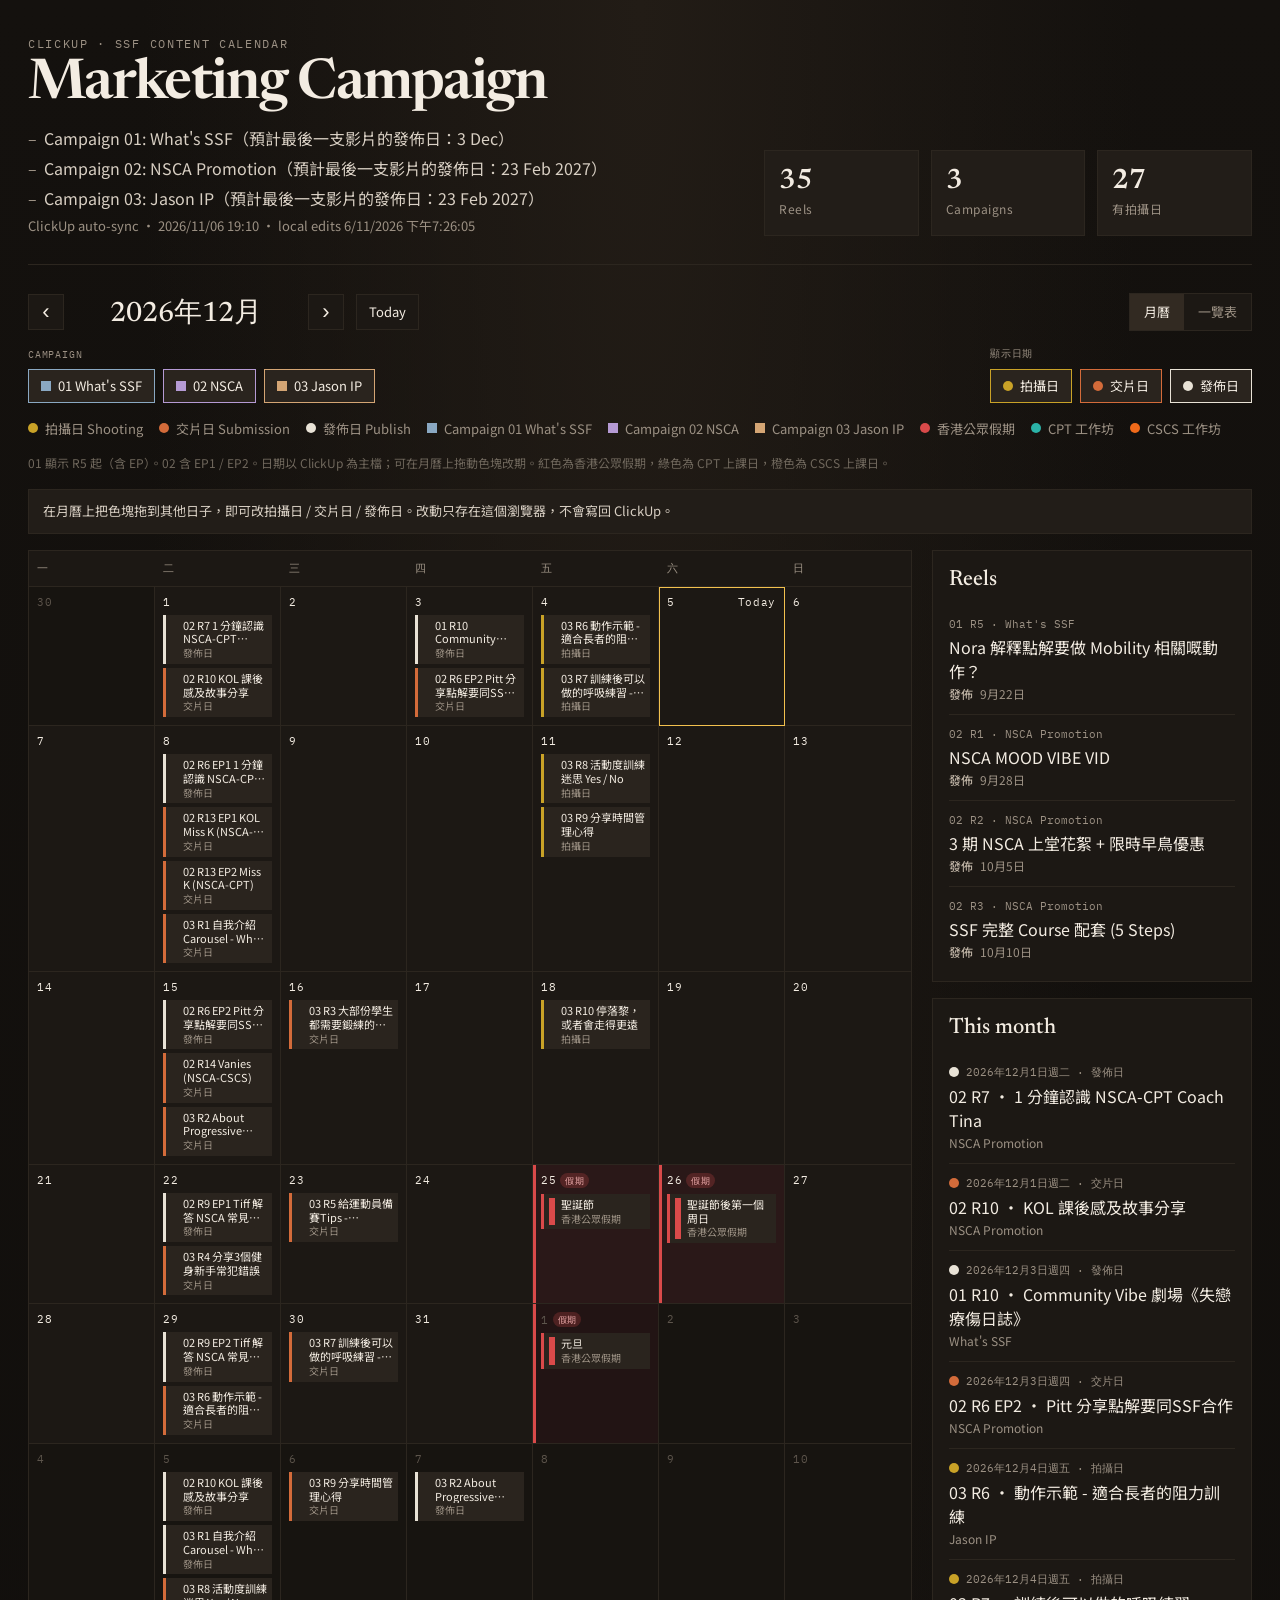
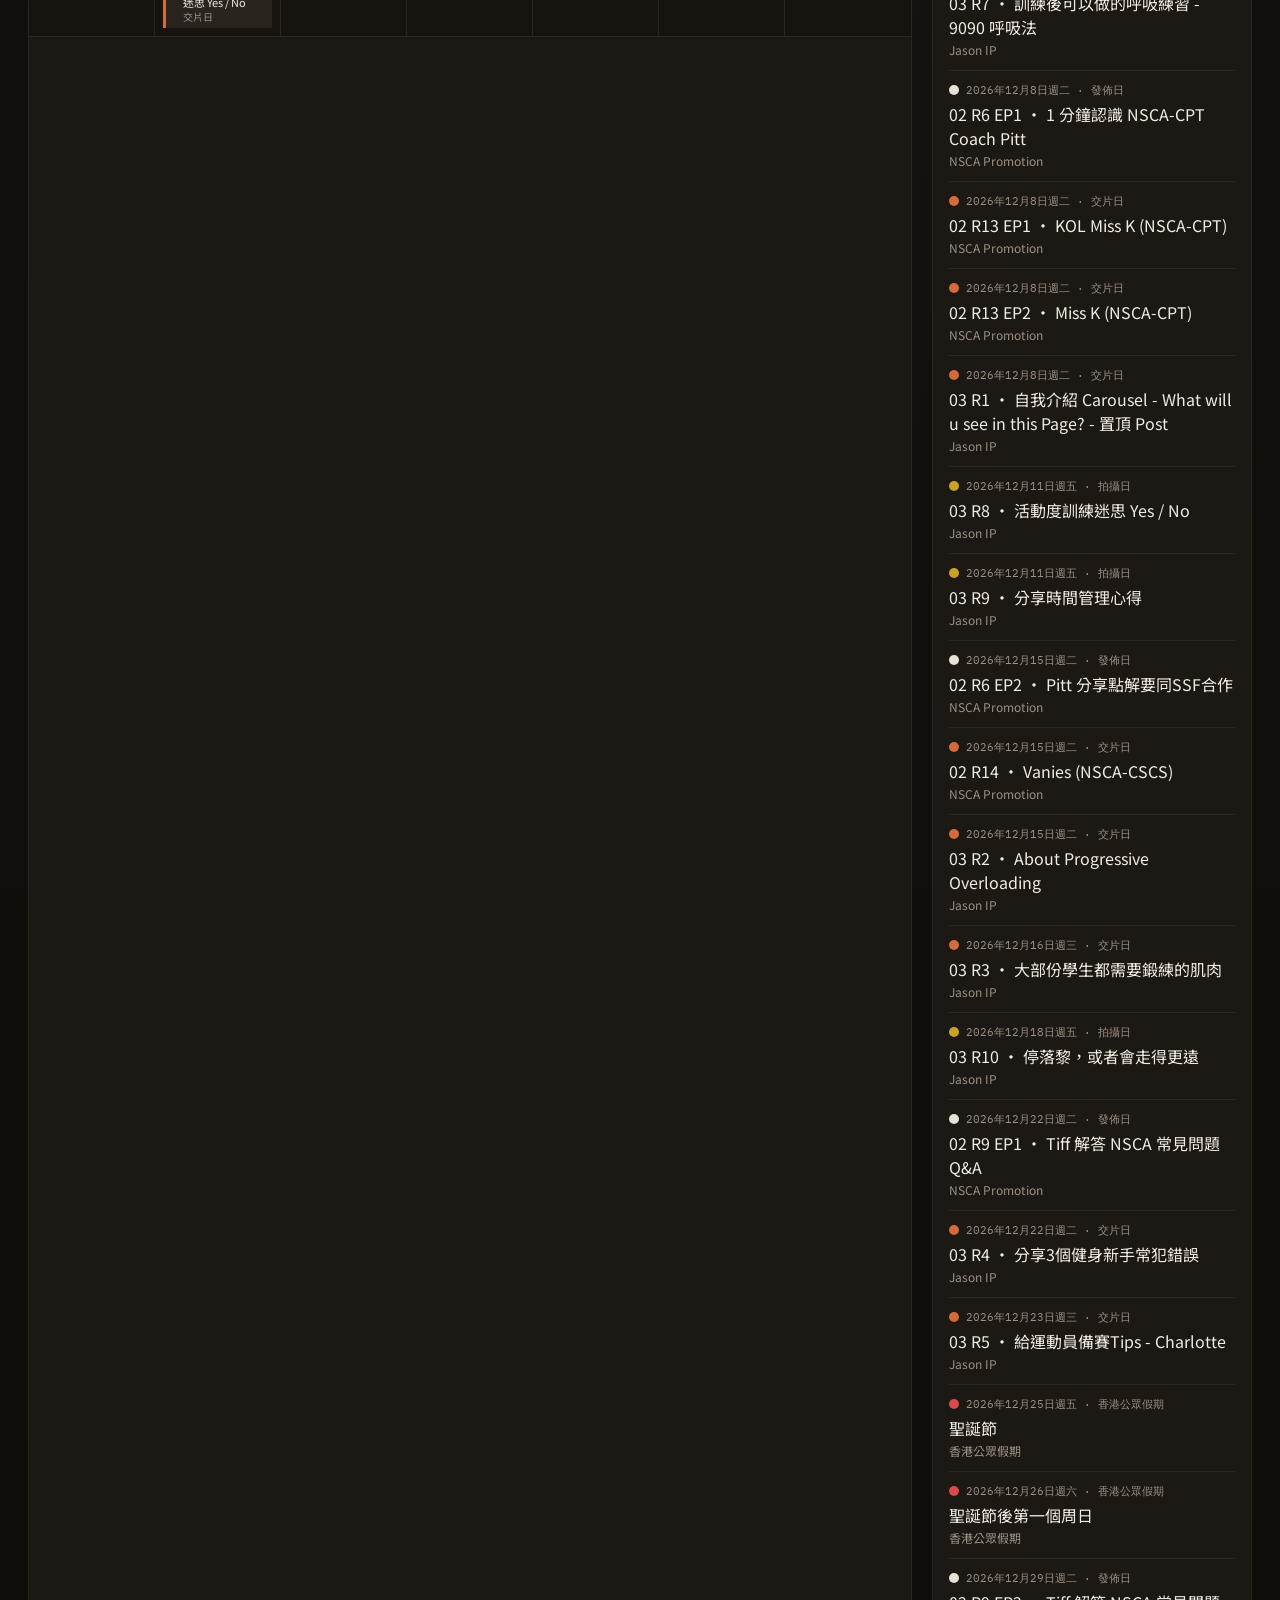
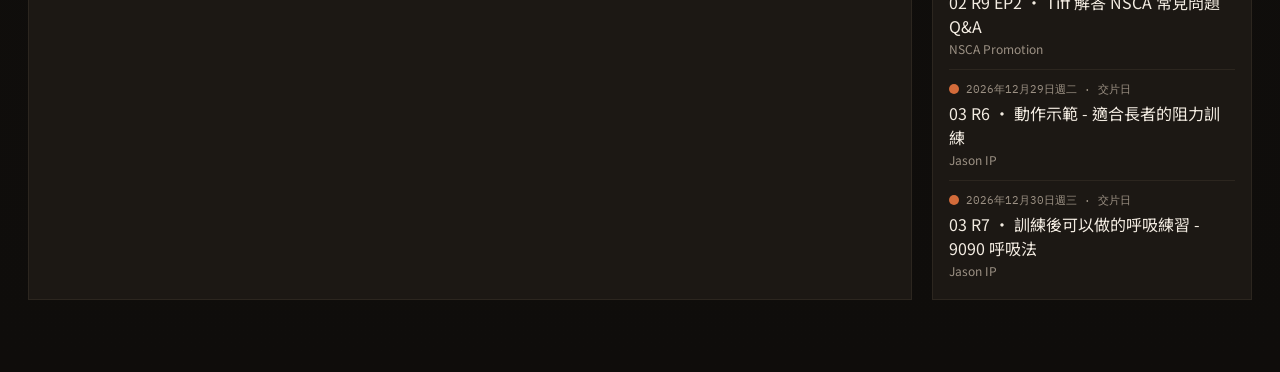
==== index.html @ d80021d0 "Mark Hong Kong public holidays and 2027 CPT/CSCS class days on the calendar. Colour-code gazetted HK" ====
<!DOCTYPE html>
<html lang="zh-Hant">
  <head>
    <meta charset="UTF-8" />
    <meta name="viewport" content="width=device-width, initial-scale=1, viewport-fit=cover" />
    <meta name="theme-color" content="#14110e" />
    <meta name="color-scheme" content="dark" />
    <meta http-equiv="Cache-Control" content="no-cache, no-store, must-revalidate" />
    <meta http-equiv="Pragma" content="no-cache" />
    <meta http-equiv="Expires" content="0" />
    <title>Marketing Campaign · Content Calendar</title>
    <link rel="preconnect" href="https://fonts.googleapis.com" />
    <link rel="preconnect" href="https://fonts.gstatic.com" crossorigin />
    <link
      href="https://fonts.googleapis.com/css2?family=IBM+Plex+Mono:wght@400;500&family=Noto+Sans+TC:wght@400;500;700&family=Newsreader:opsz,wght@16..72,500;16..72,600&display=swap"
      rel="stylesheet"
    />
    <link rel="stylesheet" href="styles.css?v=c0102-32" />
  </head>
  <body>
    <div class="app">
      <header class="masthead">
        <div class="brand">
          <p class="kicker">ClickUp · SSF Content Calendar</p>
          <h1>Marketing Campaign</h1>
          <div class="lede">
            <ul class="campaign-summary">
              <li>Campaign 01: What's SSF（預計最後一支影片的發佈日：3 Dec）</li>
              <li>Campaign 02: NSCA Promotion（預計最後一支影片的發佈日：23 Feb 2027）</li>
              <li>Campaign 03: Jason IP（預計最後一支影片的發佈日：23 Feb 2027）</li>
            </ul>
            <span class="muted" id="sync-status">Source: ClickUp public tasks</span>
          </div>
        </div>
        <div class="stats" id="stats"></div>
      </header>

      <section class="toolbar">
        <div class="month-nav" id="month-nav">
          <button type="button" class="nav-btn" id="prev-month" aria-label="上個月">
            ‹
          </button>
          <h2 id="month-label"></h2>
          <button type="button" class="nav-btn" id="next-month" aria-label="下個月">
            ›
          </button>
          <button type="button" class="today-btn" id="today">Today</button>
        </div>

        <div class="view-toggle" role="group" aria-label="View mode">
          <button type="button" class="view-btn active" data-view="calendar" id="view-calendar">
            月曆
          </button>
          <button type="button" class="view-btn" data-view="table" id="view-table">
            一覽表
          </button>
        </div>
      </section>

      <section class="filters-bar">
        <div class="filter-group">
          <span class="filter-label">Campaign</span>
          <div class="date-toggles" role="group" aria-label="Campaign filters">
            <button type="button" class="date-toggle active" data-campaign="01" id="toggle-c01">
              <i class="swatch ssf"></i><span class="filter-long">01 What's SSF</span><span class="filter-short">01 SSF</span>
            </button>
            <button type="button" class="date-toggle active" data-campaign="02" id="toggle-c02">
              <i class="swatch nsca"></i><span class="filter-long">02 NSCA</span><span class="filter-short">02 NSCA</span>
            </button>
            <button type="button" class="date-toggle active" data-campaign="03" id="toggle-c03">
              <i class="swatch jason"></i><span class="filter-long">03 Jason IP</span><span class="filter-short">03 IP</span>
            </button>
          </div>
        </div>

        <div class="filter-group">
          <span class="filter-label">顯示日期</span>
          <div class="date-toggles" role="group" aria-label="Date type filters">
            <button type="button" class="date-toggle active" data-phase="shooting" id="toggle-shooting">
              <i class="dot shooting"></i>拍攝日
            </button>
            <button type="button" class="date-toggle active" data-phase="submission" id="toggle-submission">
              <i class="dot submission"></i>交片日
            </button>
            <button type="button" class="date-toggle active" data-phase="publish" id="toggle-publish">
              <i class="dot publish"></i>發佈日
            </button>
          </div>
        </div>
      </section>

      <div class="legend">
        <span class="legend-item"><i class="dot shooting"></i>拍攝日 Shooting</span>
        <span class="legend-item"><i class="dot submission"></i>交片日 Submission</span>
        <span class="legend-item"><i class="dot publish"></i>發佈日 Publish</span>
        <span class="legend-item"><i class="swatch ssf"></i>Campaign 01 What's SSF</span>
        <span class="legend-item"><i class="swatch nsca"></i>Campaign 02 NSCA</span>
        <span class="legend-item"><i class="swatch jason"></i>Campaign 03 Jason IP</span>
        <span class="legend-item"><i class="dot holiday"></i>香港公眾假期</span>
        <span class="legend-item"><i class="dot cpt"></i>CPT 工作坊</span>
        <span class="legend-item"><i class="dot cscs"></i>CSCS 工作坊</span>
        <span class="legend-note">01 顯示 R5 起（含 EP）。02 含 EP1 / EP2。日期以 ClickUp 為主檔；可在月曆上拖動色塊改期。紅色為香港公眾假期，綠色為 CPT 上課日，橙色為 CSCS 上課日。</span>
      </div>

      <div class="edit-bar" id="edit-bar">
        <p class="edit-copy" id="edit-copy">在月曆上把色塊拖到其他日子，即可改拍攝日 / 交片日 / 發佈日。改動只存在這個瀏覽器，不會寫回 ClickUp。</p>
        <div class="edit-actions">
          <button type="button" class="today-btn" id="undo-move" hidden>復原上一步</button>
          <button type="button" class="today-btn" id="reset-dates" hidden>還原 ClickUp 日子</button>
          <button type="button" class="today-btn" id="download-data" hidden>下載 data.js</button>
        </div>
      </div>

      <main class="layout" id="calendar-layout">
        <section class="calendar-wrap">
          <div class="weekday-row" id="weekdays"></div>
          <div class="calendar" id="calendar"></div>
        </section>

        <aside class="rail">
          <section class="panel">
            <h3>Reels</h3>
            <ol class="agenda post-list" id="post-list"></ol>
          </section>
          <section class="panel">
            <h3>This month</h3>
            <ol class="agenda" id="agenda"></ol>
          </section>
        </aside>
      </main>

      <section class="table-wrap" id="table-layout" hidden>
        <div class="panel table-panel">
          <h3>三個 Campaign 的 Reels 排程</h3>
          <div class="table-scroll">
            <table class="posts-table">
              <thead>
                <tr>
                  <th>Campaign</th>
                  <th>Reels</th>
                  <th>Title</th>
                  <th>拍攝日</th>
                  <th>交片日</th>
                  <th>發佈日</th>
                  <th>Status</th>
                </tr>
              </thead>
              <tbody id="posts-table-body"></tbody>
            </table>
          </div>
        </div>
      </section>
    </div>

    <div class="toast" id="toast" hidden></div>
    <div class="drawer-backdrop" id="backdrop" hidden></div>
    <aside class="drawer" id="drawer" hidden>
      <button type="button" class="drawer-close" id="drawer-close">Close</button>
      <div id="drawer-body"></div>
    </aside>

    <script>
      document.write('<script src="data.js?v=c0102-32&t=' + Date.now() + '"><\/script>');
    </script>
    <script src="app.js?v=c0102-32"></script>
  </body>
</html>
---- styles.css ----
:root {
  --bg: #14110e;
  --bg-2: #1c1814;
  --ink: #f3ece2;
  --muted: #9c9184;
  --line: #2c261f;
  --paper: #221d18;
  --shooting: #c9a227;
  --submission: #d36b3a;
  --publish: #e8e2d6;
  --class: #c9a227;
  --awareness: #8aa8c2;
  --authority: #b59ad4;
  --urgency: #c45c4a;
  --proof: #7ea37a;
  --ip: #d4a574;
  --studio: #7ea37a;
  --brand: #8aa8c2;
  --hyrox: #c45c4a;
  --mixed: #b59ad4;
  --high: #c45c4a;
  --medium: #c9893a;
  --low: #6f7a72;
  --today: #f2c14e;
  --holiday: #d94a4a;
  --cpt: #2bb3a8;
  --cscs: #f06a1a;
}

* {
  box-sizing: border-box;
}

html,
body {
  margin: 0;
  min-height: 100%;
  background: var(--bg);
  color: var(--ink);
  font-family: "Noto Sans TC", sans-serif;
}

body {
  background-image:
    radial-gradient(ellipse at top, #221c16 0%, transparent 55%),
    linear-gradient(#14110e, #0f0d0b);
}

.app {
  max-width: 1280px;
  margin: 0 auto;
  padding: 36px 28px 72px;
}

.masthead {
  display: grid;
  grid-template-columns: minmax(0, 1.3fr) minmax(320px, 0.9fr);
  gap: 32px;
  align-items: end;
  padding-bottom: 28px;
  border-bottom: 1px solid var(--line);
}

.kicker {
  margin: 0 0 8px;
  font-family: "IBM Plex Mono", monospace;
  font-size: 12px;
  letter-spacing: 0.14em;
  text-transform: uppercase;
  color: var(--muted);
}

h1 {
  margin: 0;
  font-family: "Newsreader", serif;
  font-size: 56px;
  font-weight: 600;
  letter-spacing: -0.03em;
  line-height: 0.95;
}

.lede {
  max-width: 620px;
  margin: 14px 0 0;
  color: #d8cfc3;
  line-height: 1.5;
}

.campaign-summary {
  margin: 0;
  padding: 0;
  list-style: none;
}

.campaign-summary li {
  position: relative;
  padding-left: 1em;
  margin: 0 0 6px;
}

.campaign-summary li::before {
  content: "–";
  position: absolute;
  left: 0;
  color: var(--muted);
}

.muted {
  display: block;
  margin-top: 6px;
  color: var(--muted);
  font-size: 13px;
}

.stats {
  display: grid;
  grid-template-columns: repeat(3, 1fr);
  gap: 12px;
}

.stat {
  padding: 16px 14px;
  background: var(--paper);
  border: 1px solid var(--line);
}

.stat b {
  display: block;
  font-family: "Newsreader", serif;
  font-size: 28px;
  font-weight: 600;
}

.stat span {
  color: var(--muted);
  font-size: 12px;
  letter-spacing: 0.04em;
}

.toolbar {
  display: flex;
  justify-content: space-between;
  gap: 20px;
  align-items: center;
  margin: 28px 0 16px;
  flex-wrap: wrap;
}

.view-toggle {
  display: inline-flex;
  border: 1px solid var(--line);
  background: var(--bg-2);
}

.view-btn {
  height: 36px;
  padding: 0 14px;
  border: 0;
  background: transparent;
  color: var(--muted);
  font: inherit;
  font-size: 13px;
  cursor: pointer;
}

.view-btn.active {
  background: #322a22;
  color: var(--ink);
}

.filters-bar {
  display: flex;
  justify-content: space-between;
  gap: 20px;
  align-items: end;
  margin-bottom: 16px;
  flex-wrap: wrap;
}

.filter-group {
  display: grid;
  gap: 8px;
}

.filter-label {
  font-family: "IBM Plex Mono", monospace;
  font-size: 10px;
  letter-spacing: 0.08em;
  text-transform: uppercase;
  color: var(--muted);
}

.date-toggles {
  display: flex;
  flex-wrap: wrap;
  gap: 8px;
}

.date-toggle {
  display: inline-flex;
  align-items: center;
  gap: 7px;
  height: 34px;
  padding: 0 12px;
  border: 1px solid var(--line);
  background: var(--bg-2);
  color: var(--muted);
  font: inherit;
  font-size: 13px;
  cursor: pointer;
}

.date-toggle.active {
  color: var(--ink);
  border-color: #5a4e40;
  background: #2a241e;
}

.date-toggle[data-phase="shooting"].active {
  border-color: var(--shooting);
}

.date-toggle[data-phase="submission"].active {
  border-color: var(--submission);
}

.date-toggle[data-phase="publish"].active {
  border-color: var(--publish);
}

.date-toggle[data-campaign="01"].active {
  border-color: var(--awareness);
}

.date-toggle[data-campaign="02"].active {
  border-color: var(--authority);
}

.date-toggle[data-campaign="03"].active {
  border-color: var(--ip);
}

.legend-note {
  color: #6f675c;
  font-size: 12px;
}

.table-wrap {
  margin-top: 4px;
}

.table-panel {
  padding-bottom: 18px;
}

.table-scroll {
  overflow: auto;
}

.posts-table {
  width: 100%;
  border-collapse: collapse;
  min-width: 920px;
}

.posts-table th,
.posts-table td {
  padding: 12px 10px;
  border-bottom: 1px solid var(--line);
  text-align: left;
  vertical-align: top;
  font-size: 13px;
}

.posts-table th {
  font-family: "IBM Plex Mono", monospace;
  font-size: 10px;
  letter-spacing: 0.08em;
  text-transform: uppercase;
  color: var(--muted);
  font-weight: 500;
}

.posts-table .title-cell {
  font-weight: 500;
  min-width: 180px;
}

.posts-table .date-shooting {
  color: var(--shooting);
}

.posts-table .date-submission {
  color: var(--submission);
}

.posts-table .date-publish {
  color: var(--publish);
}

.posts-table .hook-cell {
  color: #d8cfc3;
  max-width: 280px;
}

.posts-table .muted-cell {
  color: #6f675c;
}

.clickable-row {
  cursor: pointer;
}

.clickable-row:hover {
  background: #2a241e;
}

.agenda .sub strong {
  color: #b9aea0;
  font-weight: 500;
  margin-right: 4px;
}

.month-nav {
  display: flex;
  align-items: center;
  gap: 12px;
}

.month-nav h2 {
  margin: 0;
  min-width: 220px;
  text-align: center;
  font-family: "Newsreader", serif;
  font-size: 28px;
  font-weight: 500;
}

.nav-btn,
.today-btn,
.drawer-close,
select {
  background: var(--bg-2);
  color: var(--ink);
  border: 1px solid var(--line);
}

.nav-btn,
.today-btn {
  height: 36px;
  cursor: pointer;
}

.nav-btn {
  width: 36px;
  font-size: 22px;
  line-height: 1;
}

.today-btn {
  padding: 0 12px;
  font: inherit;
  font-size: 13px;
}

.today-btn:disabled {
  opacity: 0.5;
  cursor: wait;
}

.empty {
  padding: 12px 0;
  color: var(--muted);
}

.nav-btn:hover,
.drawer-close:hover {
  border-color: #5a4e40;
}

.filters {
  display: flex;
  flex-wrap: wrap;
  gap: 10px;
}

.filter {
  display: grid;
  gap: 4px;
}

.filter span {
  font-family: "IBM Plex Mono", monospace;
  font-size: 10px;
  letter-spacing: 0.08em;
  text-transform: uppercase;
  color: var(--muted);
}

select {
  min-width: 150px;
  max-width: 240px;
  padding: 8px 10px;
  font: inherit;
}

.legend {
  display: flex;
  flex-wrap: wrap;
  gap: 16px;
  margin-bottom: 18px;
  color: var(--muted);
  font-size: 13px;
}

.legend-item {
  display: inline-flex;
  align-items: center;
  gap: 7px;
}

.dot,
.swatch {
  width: 10px;
  height: 10px;
  display: inline-block;
}

.dot {
  border-radius: 50%;
}

.dot.shooting {
  background: var(--shooting);
}

.dot.submission {
  background: var(--submission);
}

.dot.publish {
  background: var(--publish);
}

.dot.class {
  background: var(--class);
}

.dot.holiday,
.swatch.holiday,
.mark.holiday {
  background: var(--holiday);
}

.dot.cpt,
.swatch.cpt,
.mark.cpt {
  background: var(--cpt);
}

.dot.cscs,
.swatch.cscs,
.mark.cscs {
  background: var(--cscs);
}

.swatch.ssf,
.mark.ssf {
  background: var(--awareness);
}

.swatch.nsca,
.mark.nsca {
  background: var(--authority);
}

.swatch.jason,
.mark.jason {
  background: var(--ip);
}

.swatch.awareness,
.mark.awareness {
  background: var(--awareness);
}

.swatch.authority,
.mark.authority {
  background: var(--authority);
}

.swatch.urgency,
.mark.urgency {
  background: var(--urgency);
}

.swatch.proof,
.mark.proof {
  background: var(--proof);
}

.swatch.class,
.mark.class {
  background: var(--class);
}

.layout {
  display: grid;
  grid-template-columns: minmax(0, 1fr) 320px;
  gap: 20px;
}

.layout[hidden],
.table-wrap[hidden],
.month-nav[hidden],
.drawer[hidden],
.drawer-backdrop[hidden] {
  display: none !important;
}

.calendar-wrap,
.panel,
.drawer {
  background: var(--bg-2);
  border: 1px solid var(--line);
}

.weekday-row,
.calendar {
  display: grid;
  grid-template-columns: repeat(7, minmax(0, 1fr));
}

.weekday-row {
  border-bottom: 1px solid var(--line);
}

.weekday-row span,
.date-num {
  font-family: "IBM Plex Mono", monospace;
  font-size: 11px;
  letter-spacing: 0.06em;
}

.weekday-row span {
  padding: 10px 8px;
  color: var(--muted);
  text-transform: uppercase;
}

.day {
  min-height: 132px;
  padding: 8px;
  border-right: 1px solid var(--line);
  border-bottom: 1px solid var(--line);
}

.day:nth-child(7n) {
  border-right: 0;
}

.day.outside {
  color: #5d554c;
  background: #171410;
}

.day.today {
  outline: 1px solid var(--today);
  outline-offset: -1px;
}

.day.day-holiday {
  background: #2a1818;
  box-shadow: inset 3px 0 0 var(--holiday);
}

.day.day-holiday.outside {
  background: #221414;
}

.day.day-cpt:not(.day-holiday) {
  background: #162422;
  box-shadow: inset 3px 0 0 var(--cpt);
}

.day.day-cpt:not(.day-holiday).outside {
  background: #121c1b;
}

.day.day-cscs:not(.day-holiday) {
  background: #271c14;
  box-shadow: inset 3px 0 0 var(--cscs);
}

.day.day-cscs:not(.day-holiday).outside {
  background: #1f1711;
}

.day.day-holiday.day-cscs {
  box-shadow: inset 3px 0 0 var(--holiday), inset 0 3px 0 var(--cscs);
}

.day.day-holiday.day-cpt {
  box-shadow: inset 3px 0 0 var(--holiday), inset 0 3px 0 var(--cpt);
}

.date-num {
  display: flex;
  justify-content: space-between;
  align-items: flex-start;
  gap: 4px;
  margin-bottom: 6px;
}

.date-num-left {
  display: flex;
  flex-wrap: wrap;
  align-items: center;
  gap: 4px;
  min-width: 0;
}

.day-flags {
  display: flex;
  flex-wrap: wrap;
  gap: 3px;
}

.flag {
  padding: 1px 5px;
  border-radius: 99px;
  font-family: "IBM Plex Mono", monospace;
  font-size: 9px;
  letter-spacing: 0.04em;
  line-height: 1.45;
  white-space: nowrap;
}

.flag.holiday {
  background: rgba(217, 74, 74, 0.24);
  color: #f3b0b0;
}

.flag.cpt {
  background: rgba(43, 179, 168, 0.24);
  color: #8fe6dc;
}

.flag.cscs {
  background: rgba(240, 106, 26, 0.24);
  color: #f6b888;
}

.events {
  display: grid;
  gap: 4px;
}

.chip {
  display: grid;
  grid-template-columns: 6px 1fr;
  gap: 6px;
  width: 100%;
  padding: 4px 5px;
  border: 0;
  border-left: 3px solid transparent;
  text-align: left;
  cursor: grab;
  touch-action: none;
  user-select: none;
  color: var(--ink);
  font: inherit;
  font-size: 11px;
  line-height: 1.25;
  background: #2a241e;
}

.chip .mark {
  width: 6px;
}

.chip.shooting {
  border-left-color: var(--shooting);
}

.chip.submission {
  border-left-color: var(--submission);
}

.chip.publish {
  border-left-color: var(--publish);
}

.chip.class {
  border-left-color: var(--class);
}

.chip.holiday {
  border-left-color: var(--holiday);
}

.chip.cpt {
  border-left-color: var(--cpt);
}

.chip.cscs {
  border-left-color: var(--cscs);
}

.chip.marker {
  cursor: default;
  touch-action: auto;
  user-select: none;
}

.chip .label {
  display: -webkit-box;
  -webkit-line-clamp: 2;
  -webkit-box-orient: vertical;
  overflow: hidden;
}

.chip:hover {
  background: #352d25;
}

.chip.dragging {
  opacity: 0.32;
}

.chip.edited {
  box-shadow: inset 0 0 0 1px #5a4e40;
}

.chip-ghost {
  position: fixed;
  left: 0;
  top: 0;
  z-index: 90;
  margin: 0;
  pointer-events: none;
  box-shadow: 0 12px 28px rgba(0, 0, 0, 0.45);
}

.day.drop-target {
  background: #322a22;
  outline: 1px dashed var(--today);
  outline-offset: -2px;
}

body.is-dragging,
body.is-dragging .chip {
  cursor: grabbing;
}

body.is-dragging {
  user-select: none;
}

.edit-bar {
  display: flex;
  justify-content: space-between;
  align-items: center;
  gap: 16px;
  margin: 0 0 16px;
  padding: 12px 14px;
  background: var(--paper);
  border: 1px solid var(--line);
}

.edit-copy {
  margin: 0;
  color: #d8cfc3;
  font-size: 13px;
  line-height: 1.45;
}

.edit-actions {
  display: flex;
  flex-wrap: wrap;
  gap: 8px;
  flex: 0 0 auto;
}

.toast {
  position: fixed;
  left: 50%;
  bottom: 28px;
  z-index: 95;
  transform: translateX(-50%);
  padding: 10px 16px;
  background: #322a22;
  border: 1px solid #5a4e40;
  color: var(--ink);
  font-size: 13px;
  box-shadow: 0 10px 28px rgba(0, 0, 0, 0.35);
}

.edited-date {
  font-weight: 600;
}

.chip .meta {
  color: var(--muted);
  font-size: 10px;
}

.more {
  width: 100%;
  padding: 3px 0 0;
  border: 0;
  background: none;
  color: var(--muted);
  font: inherit;
  font-size: 11px;
  cursor: pointer;
  text-align: left;
}

.panel {
  padding: 18px 16px 8px;
}

.panel h3,
.drawer h3 {
  margin: 0 0 14px;
  font-family: "Newsreader", serif;
  font-size: 22px;
  font-weight: 500;
}

.agenda {
  list-style: none;
  margin: 0;
  padding: 0;
}

.agenda li + li {
  border-top: 1px solid var(--line);
}

.agenda button {
  width: 100%;
  padding: 12px 0;
  border: 0;
  background: none;
  color: inherit;
  font: inherit;
  text-align: left;
  cursor: pointer;
}

.agenda time {
  display: flex;
  align-items: center;
  gap: 7px;
  font-family: "IBM Plex Mono", monospace;
  font-size: 11px;
  color: var(--muted);
}

.agenda time .dot {
  flex: 0 0 10px;
}

.agenda .name {
  margin: 4px 0 2px;
}

.agenda .sub {
  color: var(--muted);
  font-size: 12px;
}

.drawer-backdrop {
  position: fixed;
  inset: 0;
  background: rgba(8, 6, 4, 0.62);
}

.drawer {
  position: fixed;
  top: 0;
  right: 0;
  width: min(420px, 100%);
  height: 100%;
  padding: 28px;
  overflow: auto;
}

.drawer-close {
  margin-bottom: 20px;
  padding: 8px 12px;
  cursor: pointer;
  font: inherit;
}

.drawer h2 {
  margin: 0 0 8px;
  font-family: "Newsreader", serif;
  font-size: 30px;
  font-weight: 600;
  line-height: 1.15;
}

.day-markers {
  display: grid;
  gap: 8px;
  margin: 16px 0 20px;
}

.day-marker {
  display: grid;
  grid-template-columns: 10px 1fr;
  gap: 10px;
  align-items: start;
  padding: 10px 12px;
  background: var(--paper);
  border-left: 3px solid transparent;
}

.day-marker.holiday {
  border-left-color: var(--holiday);
}

.day-marker.cpt {
  border-left-color: var(--cpt);
}

.day-marker.cscs {
  border-left-color: var(--cscs);
}

.day-marker b,
.day-marker span {
  display: block;
}

.day-marker b {
  font-size: 13px;
}

.day-marker span {
  margin-top: 2px;
  color: var(--ink);
}

.day-marker .sub {
  color: var(--muted);
  font-size: 12px;
}

.pills {
  display: flex;
  flex-wrap: wrap;
  gap: 8px;
  margin: 16px 0 20px;
}

.pill {
  padding: 4px 8px;
  border: 1px solid var(--line);
  font-size: 12px;
}

.pill.ssf {
  color: var(--awareness);
  border-color: #3d4d5c;
}

.pill.nsca {
  color: var(--authority);
  border-color: #4a3d5c;
}

.pill.jason {
  color: var(--ip);
  border-color: #5c4a36;
}

.pill.high {
  color: var(--high);
}

.pill.medium {
  color: var(--medium);
}

.pill.low {
  color: var(--low);
}

.timeline {
  display: grid;
  gap: 10px;
}

.timeline div {
  display: grid;
  grid-template-columns: 148px 1fr;
  gap: 10px;
  padding-bottom: 10px;
  border-bottom: 1px solid var(--line);
  font-size: 14px;
}

.remarks a {
  display: inline-block;
  margin-top: 8px;
  color: var(--publish);
}

.post-list {
  max-height: 360px;
  overflow: auto;
  margin-bottom: 8px;
}

.rail {
  display: grid;
  gap: 16px;
  align-content: start;
}

.timeline span {
  color: var(--muted);
}

.remarks {
  margin-top: 20px;
  padding: 14px;
  background: var(--paper);
  color: #e6ddd1;
  line-height: 1.5;
}

.label-short,
.filter-short {
  display: none;
}

@media (max-width: 1100px) {
  .masthead,
  .layout {
    grid-template-columns: 1fr;
  }

  h1 {
    font-size: 42px;
  }

  .day {
    min-height: 108px;
  }
}

@media (max-width: 720px) {
  html,
  body {
    overflow-x: hidden;
    -webkit-text-size-adjust: 100%;
  }

  .app {
    padding: 16px 12px calc(36px + env(safe-area-inset-bottom));
    padding-left: max(12px, env(safe-area-inset-left));
    padding-right: max(12px, env(safe-area-inset-right));
  }

  .masthead {
    gap: 16px;
    padding-bottom: 18px;
  }

  h1 {
    font-size: 32px;
    line-height: 1.05;
  }

  .lede {
    max-width: none;
    font-size: 14px;
  }

  .stats {
    grid-template-columns: repeat(3, minmax(0, 1fr));
    gap: 8px;
  }

  .stat {
    padding: 10px 8px;
  }

  .stat b {
    font-size: 20px;
  }

  .toolbar,
  .filters-bar,
  .edit-bar {
    flex-direction: column;
    align-items: stretch;
    gap: 12px;
    margin-top: 18px;
  }

  .month-nav {
    justify-content: space-between;
    gap: 8px;
  }

  .month-nav h2 {
    min-width: 0;
    flex: 1;
    font-size: 20px;
  }

  .nav-btn,
  .today-btn,
  .view-btn,
  .date-toggle {
    min-height: 44px;
  }

  .view-toggle {
    width: 100%;
  }

  .view-btn {
    flex: 1;
  }

  .date-toggles {
    display: grid;
    grid-template-columns: repeat(3, minmax(0, 1fr));
  }

  .filter-group:last-child .date-toggles {
    grid-template-columns: repeat(3, minmax(0, 1fr));
  }

  .date-toggle {
    justify-content: center;
    padding: 0 8px;
    font-size: 12px;
  }

  .legend {
    gap: 10px 12px;
    font-size: 12px;
  }

  .layout {
    display: flex;
    flex-direction: column;
    gap: 14px;
  }

  .rail {
    order: 2;
  }

  .calendar-wrap {
    order: 1;
    overflow: hidden;
  }

  .weekday-row span {
    padding: 8px 2px;
    text-align: center;
    font-size: 10px;
  }

  .day {
    min-height: 74px;
    padding: 5px 3px;
  }

  .day.has-events {
    cursor: pointer;
  }

  .date-num {
    align-items: center;
    gap: 4px;
    margin-bottom: 4px;
  }

  .today-tag {
    display: none;
  }

  .day-count {
    margin-left: auto;
    min-width: 16px;
    padding: 0 4px;
    border-radius: 99px;
    background: #322a22;
    color: var(--ink);
    font-size: 9px;
    text-align: center;
  }

  .flag {
    padding: 0 4px;
    font-size: 8px;
  }

  .date-num-left {
    gap: 3px;
  }

  .chip {
    grid-template-columns: 4px 1fr;
    gap: 3px;
    padding: 2px 3px;
    font-size: 9px;
    border-left-width: 2px;
  }

  .edit-bar {
    margin-top: 0;
    margin-bottom: 12px;
  }

  .toast {
    left: 12px;
    right: 12px;
    bottom: calc(16px + env(safe-area-inset-bottom));
    transform: none;
  }

  .chip .mark {
    width: 4px;
  }

  .label-full,
  .chip .meta {
    display: none;
  }

  .label-short {
    display: block;
    overflow: hidden;
    text-overflow: ellipsis;
    white-space: nowrap;
  }

  .more {
    font-size: 10px;
  }

  .panel {
    padding: 14px 12px 6px;
  }

  .post-list {
    max-height: none;
  }

  .posts-table {
    min-width: 0;
  }

  .posts-table thead {
    display: none;
  }

  .posts-table,
  .posts-table tbody,
  .posts-table tr,
  .posts-table td {
    display: block;
    width: 100%;
  }

  .posts-table tr {
    margin-bottom: 10px;
    padding: 12px;
    border: 1px solid var(--line);
    background: var(--paper);
  }

  .posts-table td {
    display: flex;
    justify-content: space-between;
    gap: 12px;
    padding: 6px 0;
    border-bottom: 0;
  }

  .posts-table td::before {
    content: attr(data-label);
    flex: 0 0 72px;
    color: var(--muted);
    font-family: "IBM Plex Mono", monospace;
    font-size: 10px;
    letter-spacing: 0.06em;
    text-transform: uppercase;
  }

  .posts-table .title-cell {
    min-width: 0;
    font-weight: 600;
  }

  .drawer {
    top: auto;
    right: 0;
    left: 0;
    bottom: 0;
    width: 100%;
    height: auto;
    max-height: min(88vh, 760px);
    padding: 20px 16px calc(20px + env(safe-area-inset-bottom));
    border-left: 0;
    border-top: 1px solid var(--line);
    border-radius: 16px 16px 0 0;
  }

  .drawer-close {
    min-height: 44px;
  }

  .table-scroll {
    overflow: visible;
  }

  .filter-long {
    display: none;
  }

  .filter-short {
    display: inline;
  }

  .drawer h2 {
    font-size: 24px;
  }

  .timeline div {
    grid-template-columns: 88px 1fr;
    gap: 8px;
  }
}
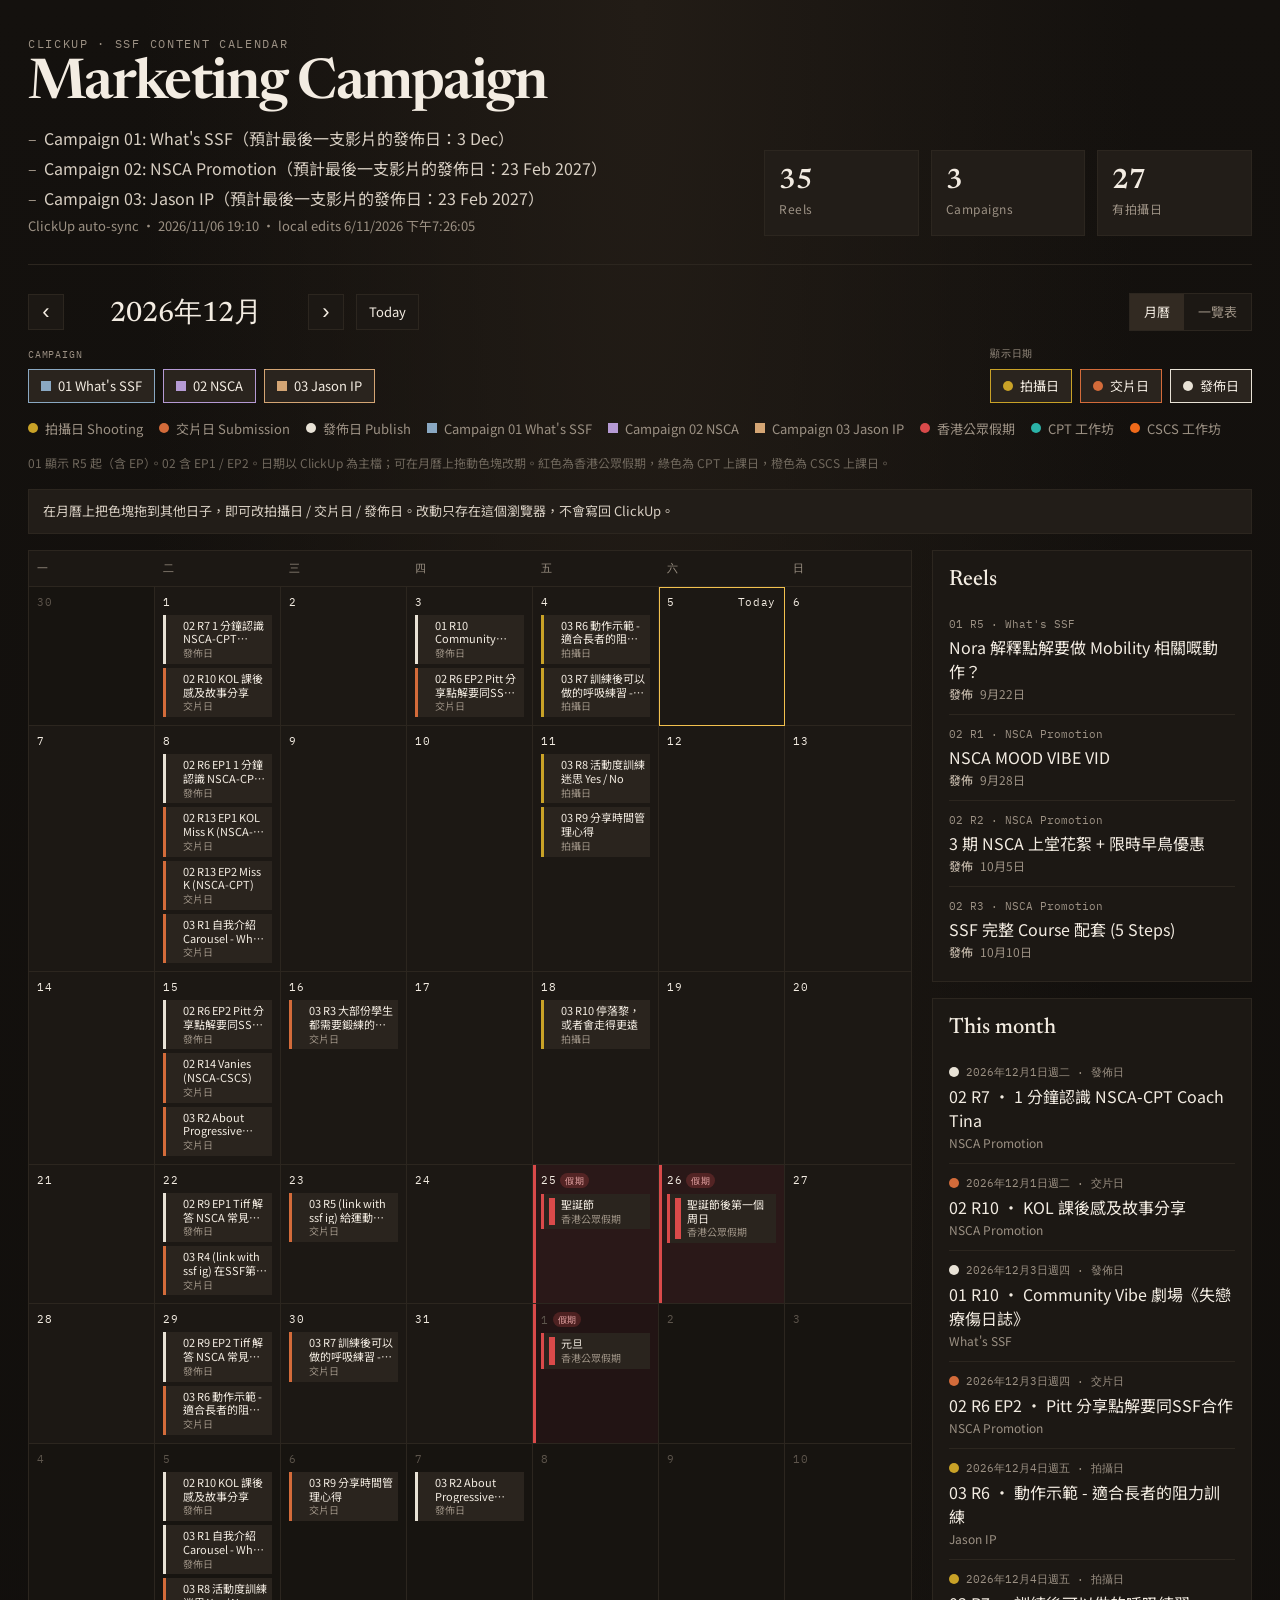
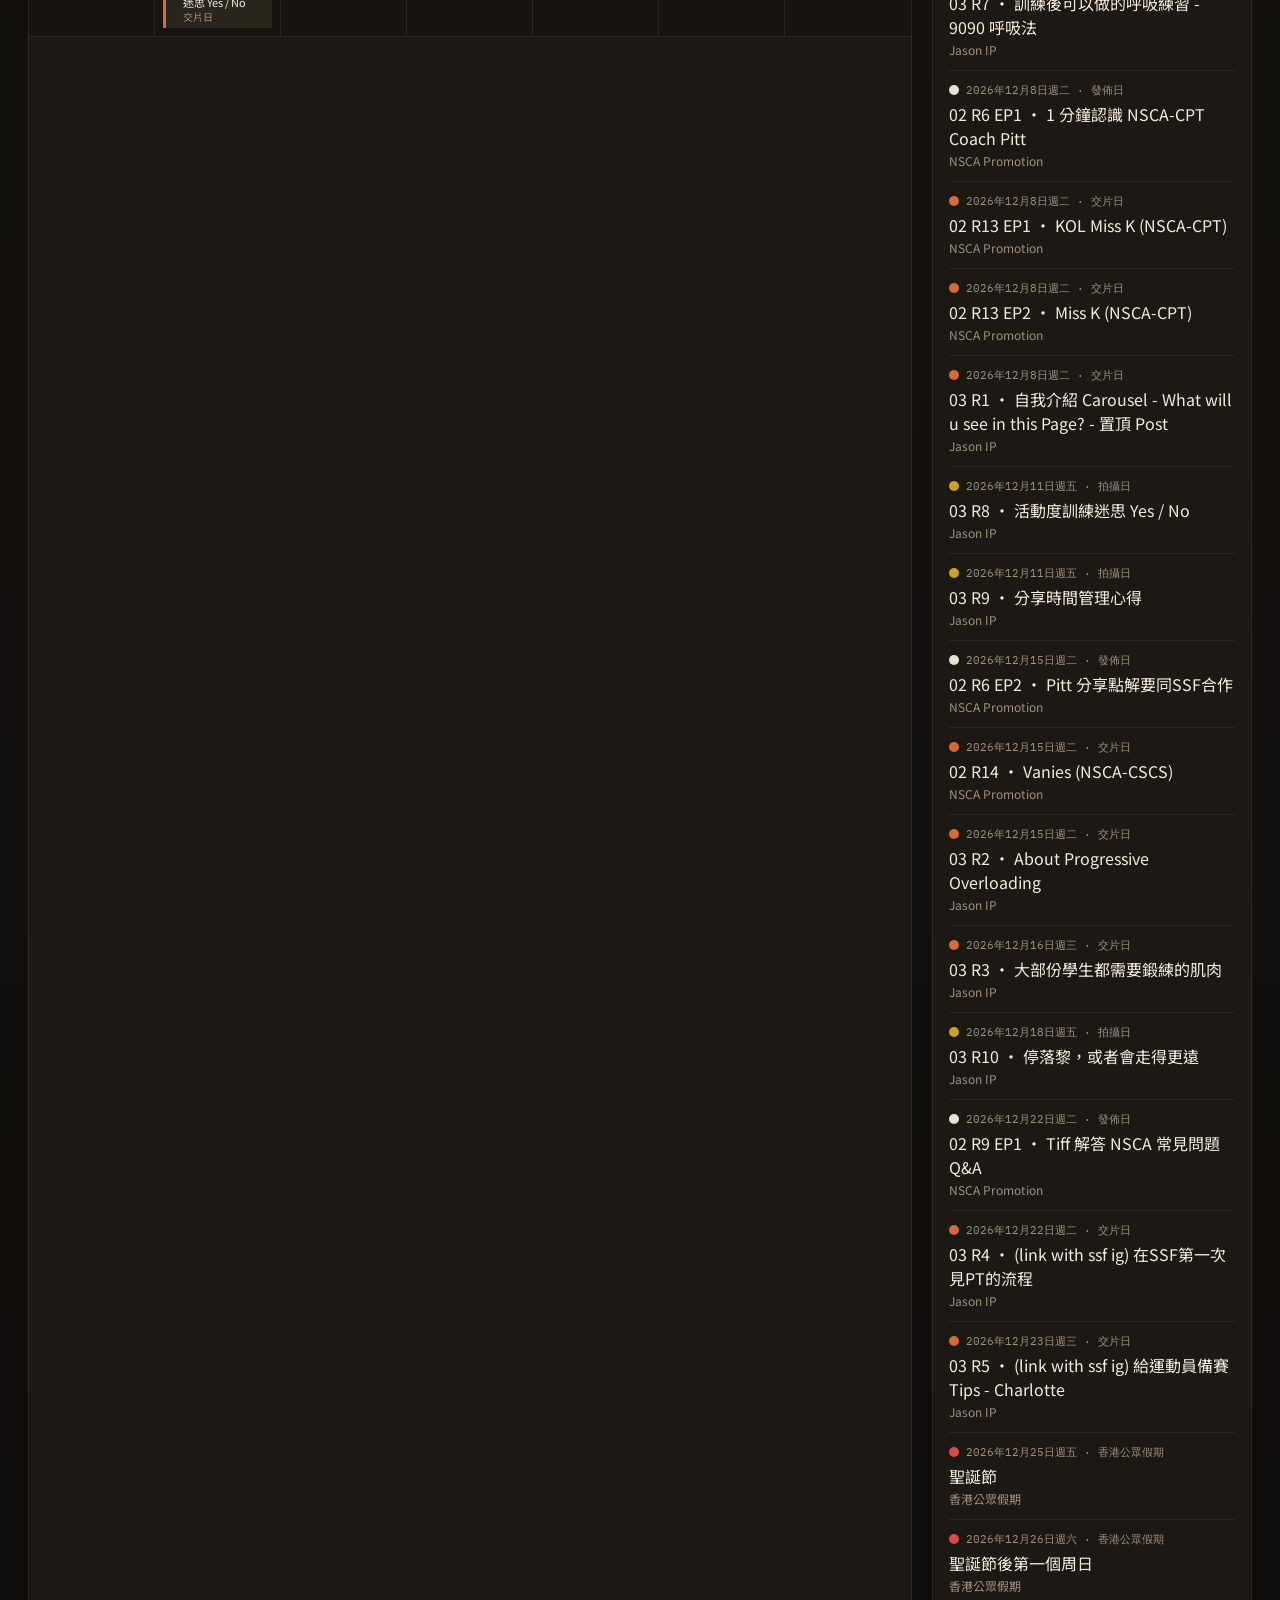
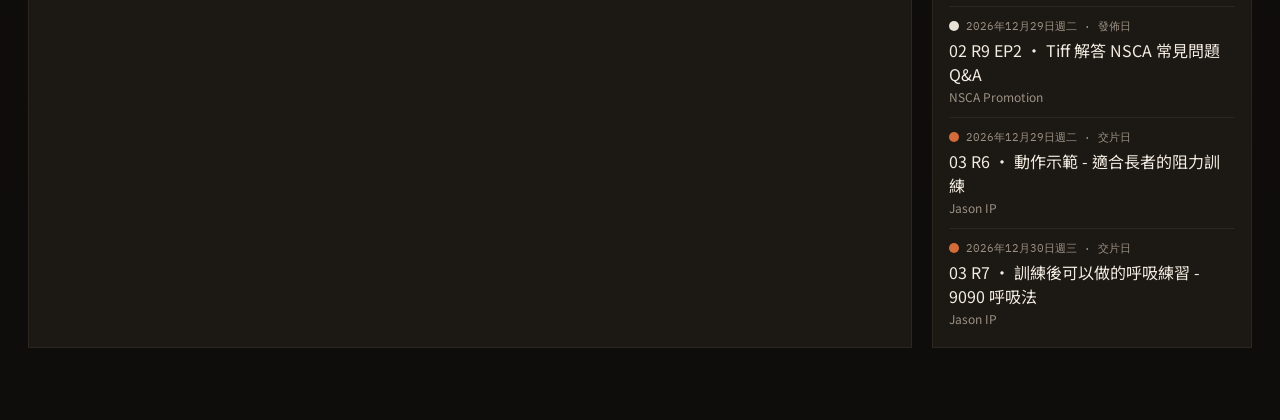
==== commit 70710df5: "Sync Campaign 03 R4 and R5 titles from ClickUp. Keep calendar copy aligned with the renamed Jason IP" ====
--- a/index.html
+++ b/index.html
@@ -15,7 +15,7 @@
       href="https://fonts.googleapis.com/css2?family=IBM+Plex+Mono:wght@400;500&family=Noto+Sans+TC:wght@400;500;700&family=Newsreader:opsz,wght@16..72,500;16..72,600&display=swap"
       rel="stylesheet"
     />
-    <link rel="stylesheet" href="styles.css?v=c0102-32" />
+    <link rel="stylesheet" href="styles.css?v=c0102-33" />
   </head>
   <body>
     <div class="app">
@@ -160,8 +160,8 @@
     </aside>
 
     <script>
-      document.write('<script src="data.js?v=c0102-32&t=' + Date.now() + '"><\/script>');
+      document.write('<script src="data.js?v=c0102-33&t=' + Date.now() + '"><\/script>');
     </script>
-    <script src="app.js?v=c0102-32"></script>
+    <script src="app.js?v=c0102-33"></script>
   </body>
 </html>
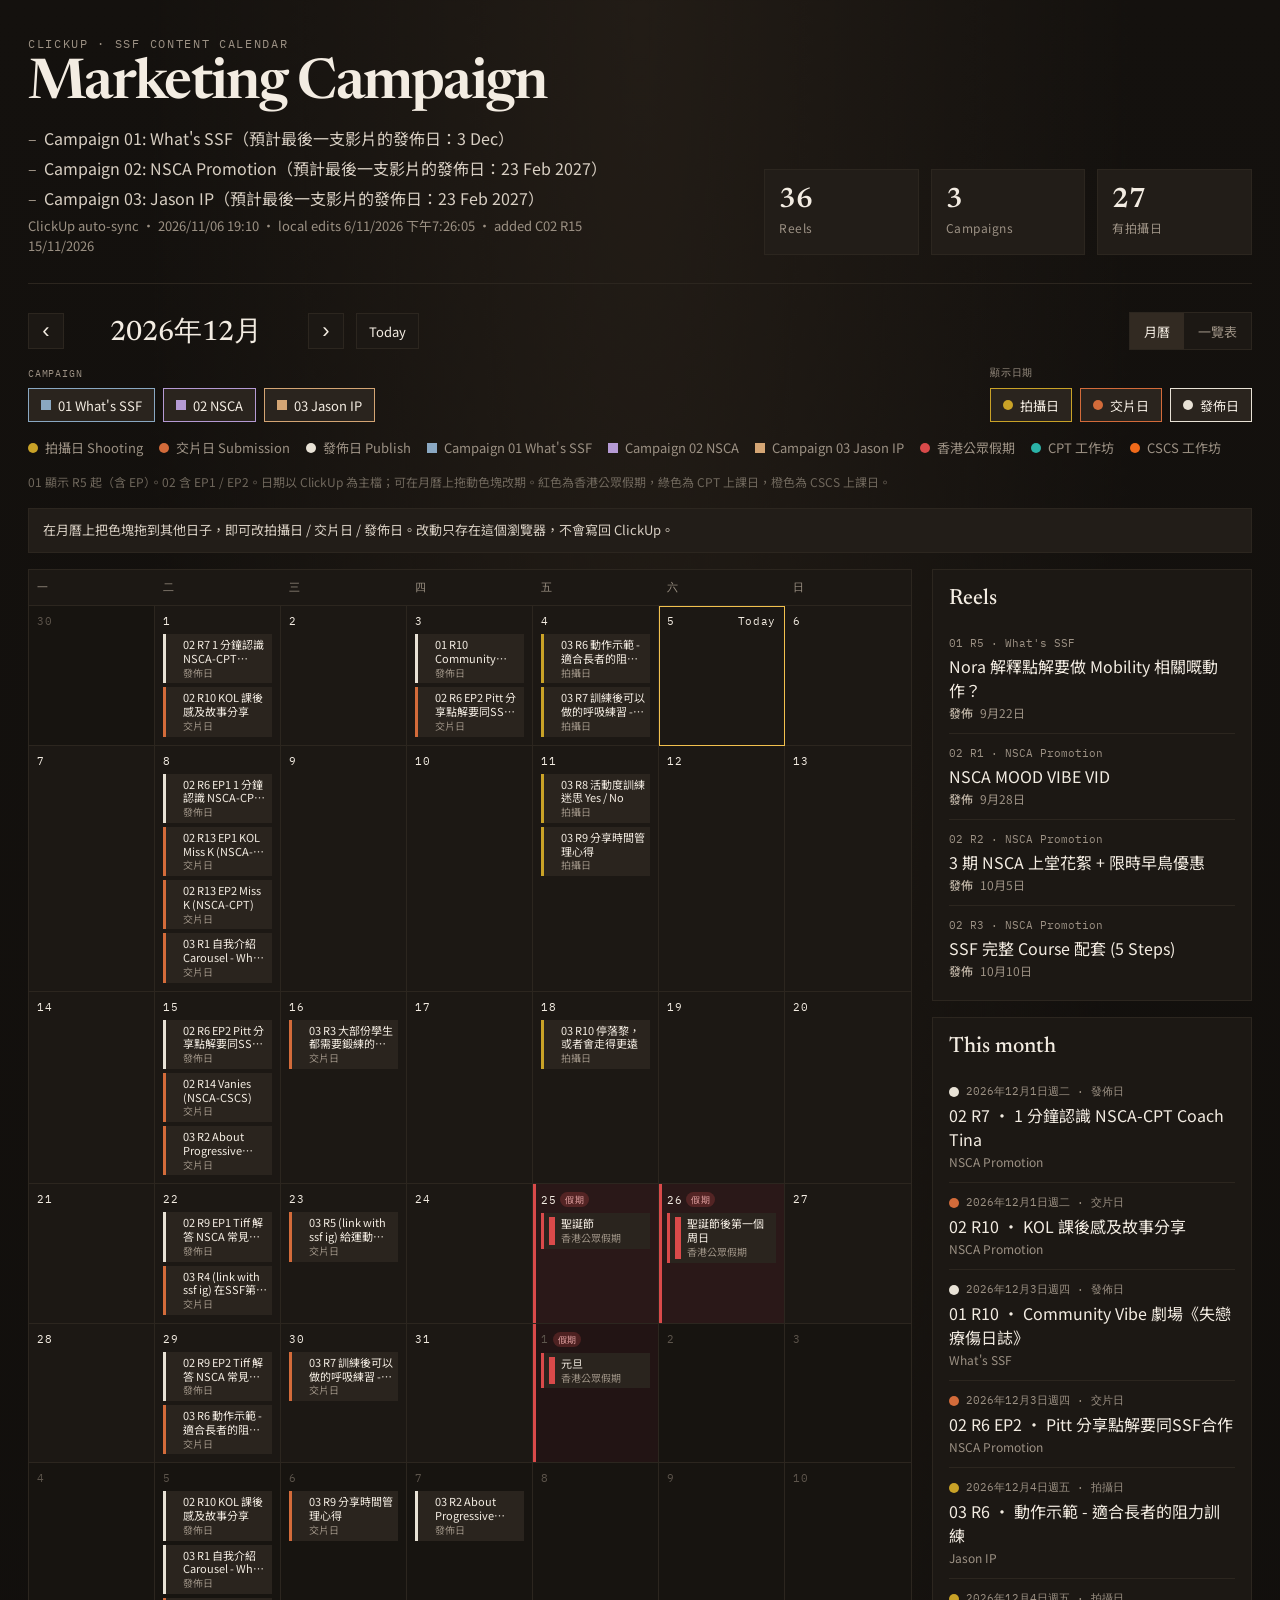
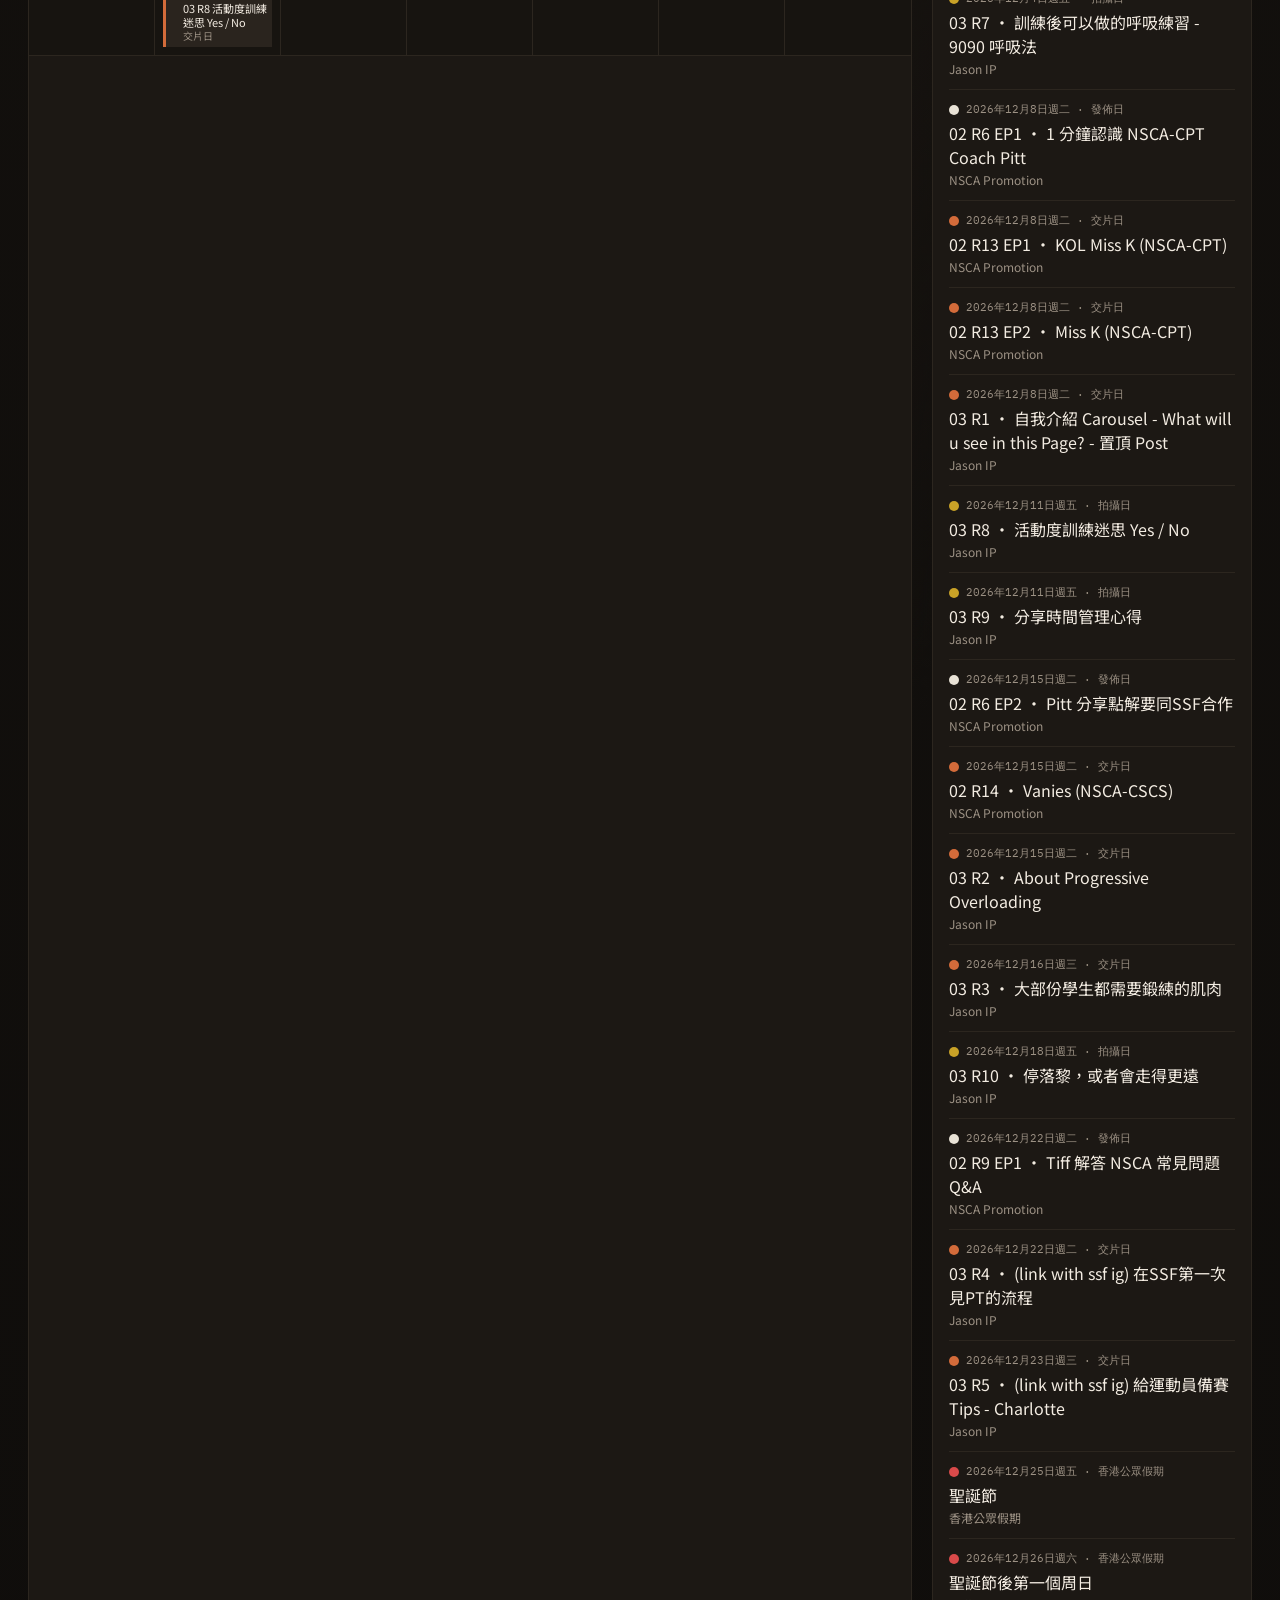
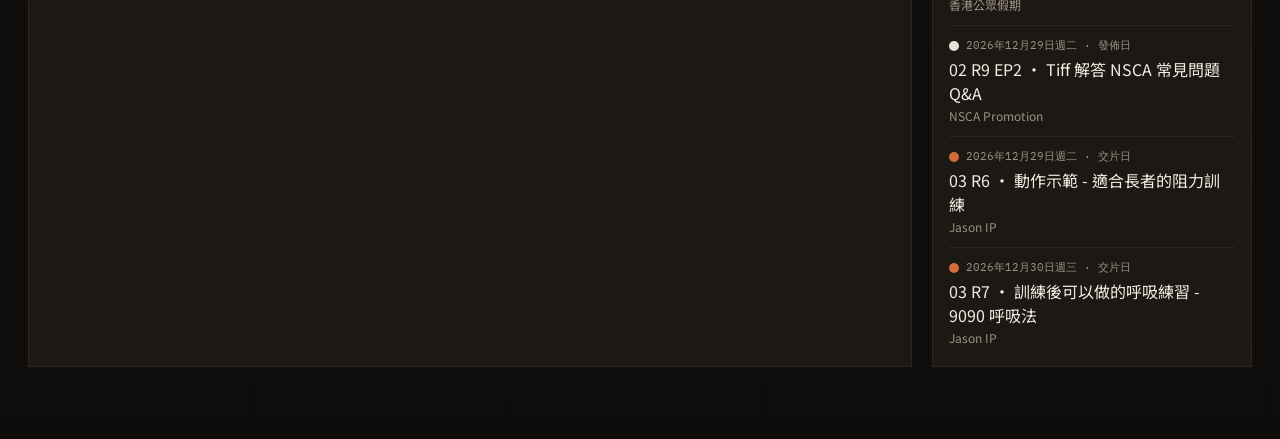
==== commit c6b5963c: "Add Campaign 02 R15 NSCA Calendar 2027 social post. Surface the new ClickUp task on 15 Nov using its" ====
--- a/index.html
+++ b/index.html
@@ -15,7 +15,7 @@
       href="https://fonts.googleapis.com/css2?family=IBM+Plex+Mono:wght@400;500&family=Noto+Sans+TC:wght@400;500;700&family=Newsreader:opsz,wght@16..72,500;16..72,600&display=swap"
       rel="stylesheet"
     />
-    <link rel="stylesheet" href="styles.css?v=c0102-33" />
+    <link rel="stylesheet" href="styles.css?v=c0102-34" />
   </head>
   <body>
     <div class="app">
@@ -160,8 +160,8 @@
     </aside>
 
     <script>
-      document.write('<script src="data.js?v=c0102-33&t=' + Date.now() + '"><\/script>');
+      document.write('<script src="data.js?v=c0102-34&t=' + Date.now() + '"><\/script>');
     </script>
-    <script src="app.js?v=c0102-33"></script>
+    <script src="app.js?v=c0102-34"></script>
   </body>
 </html>
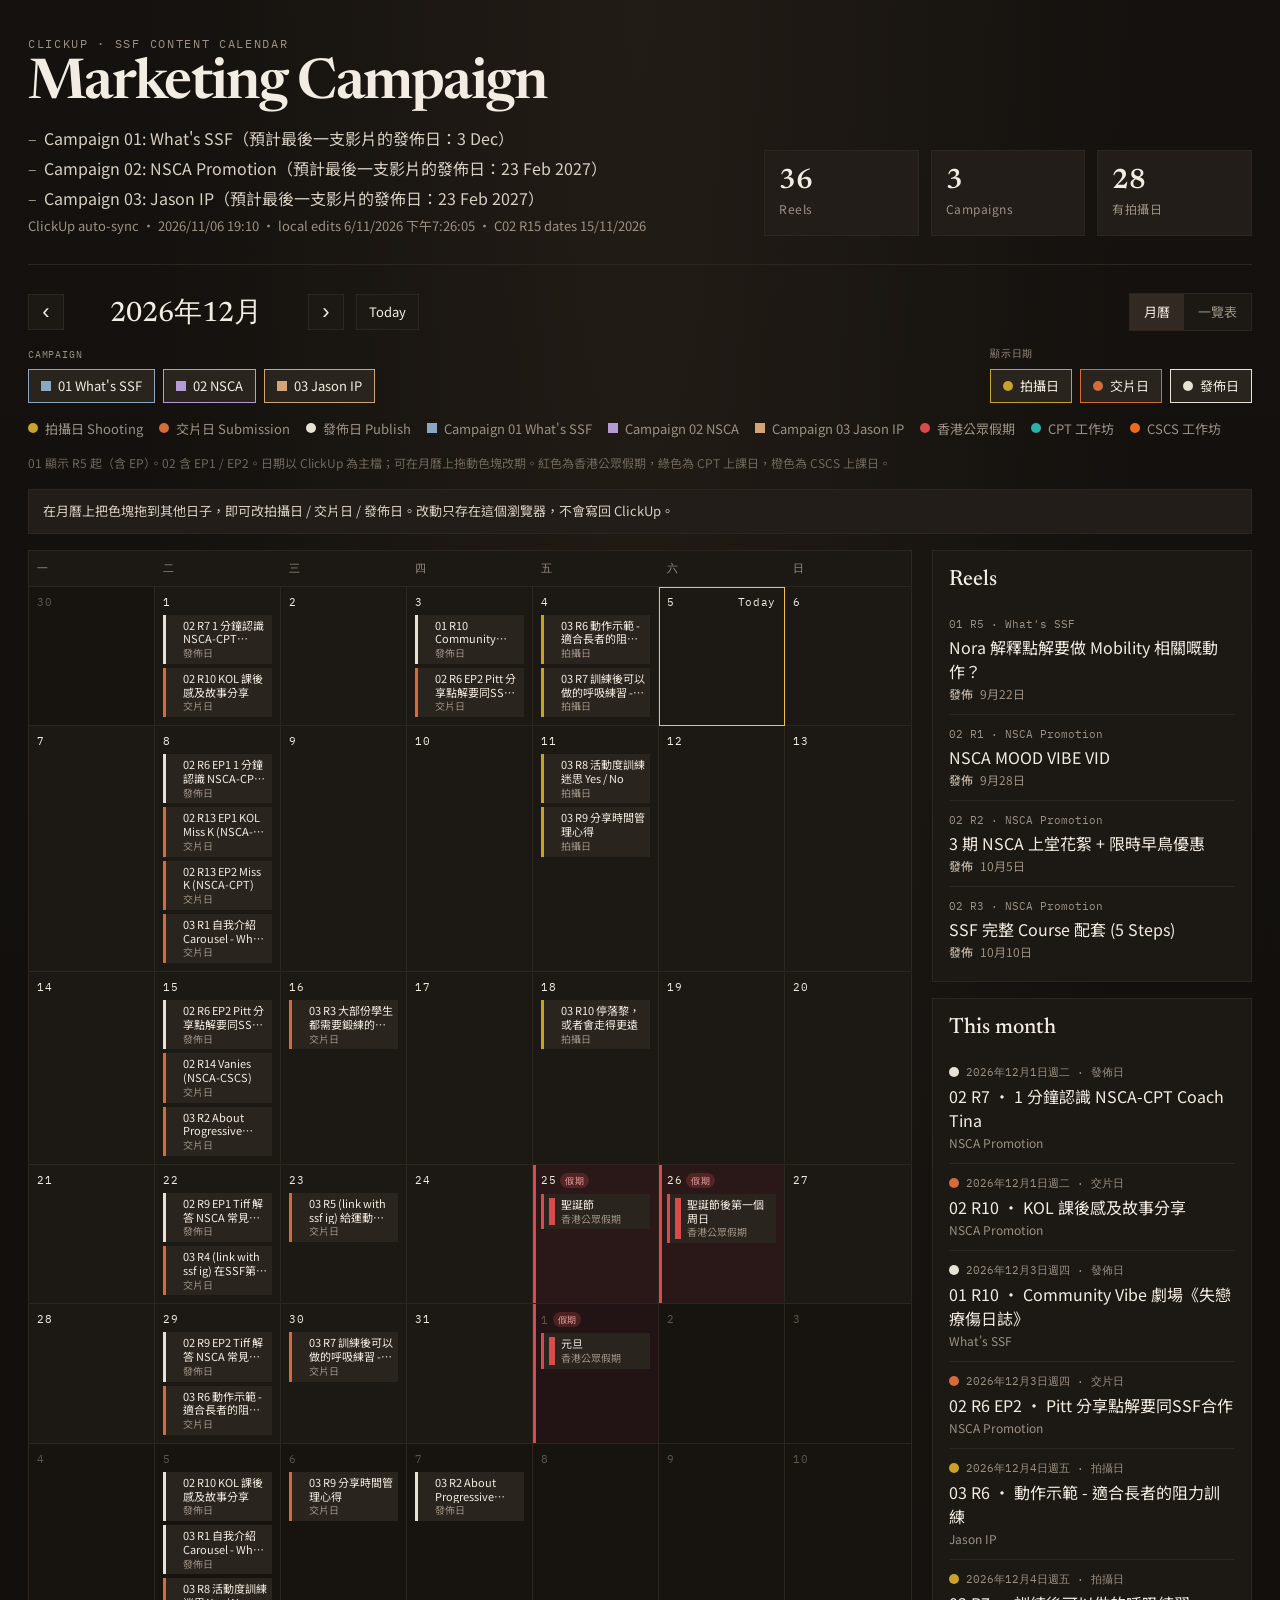
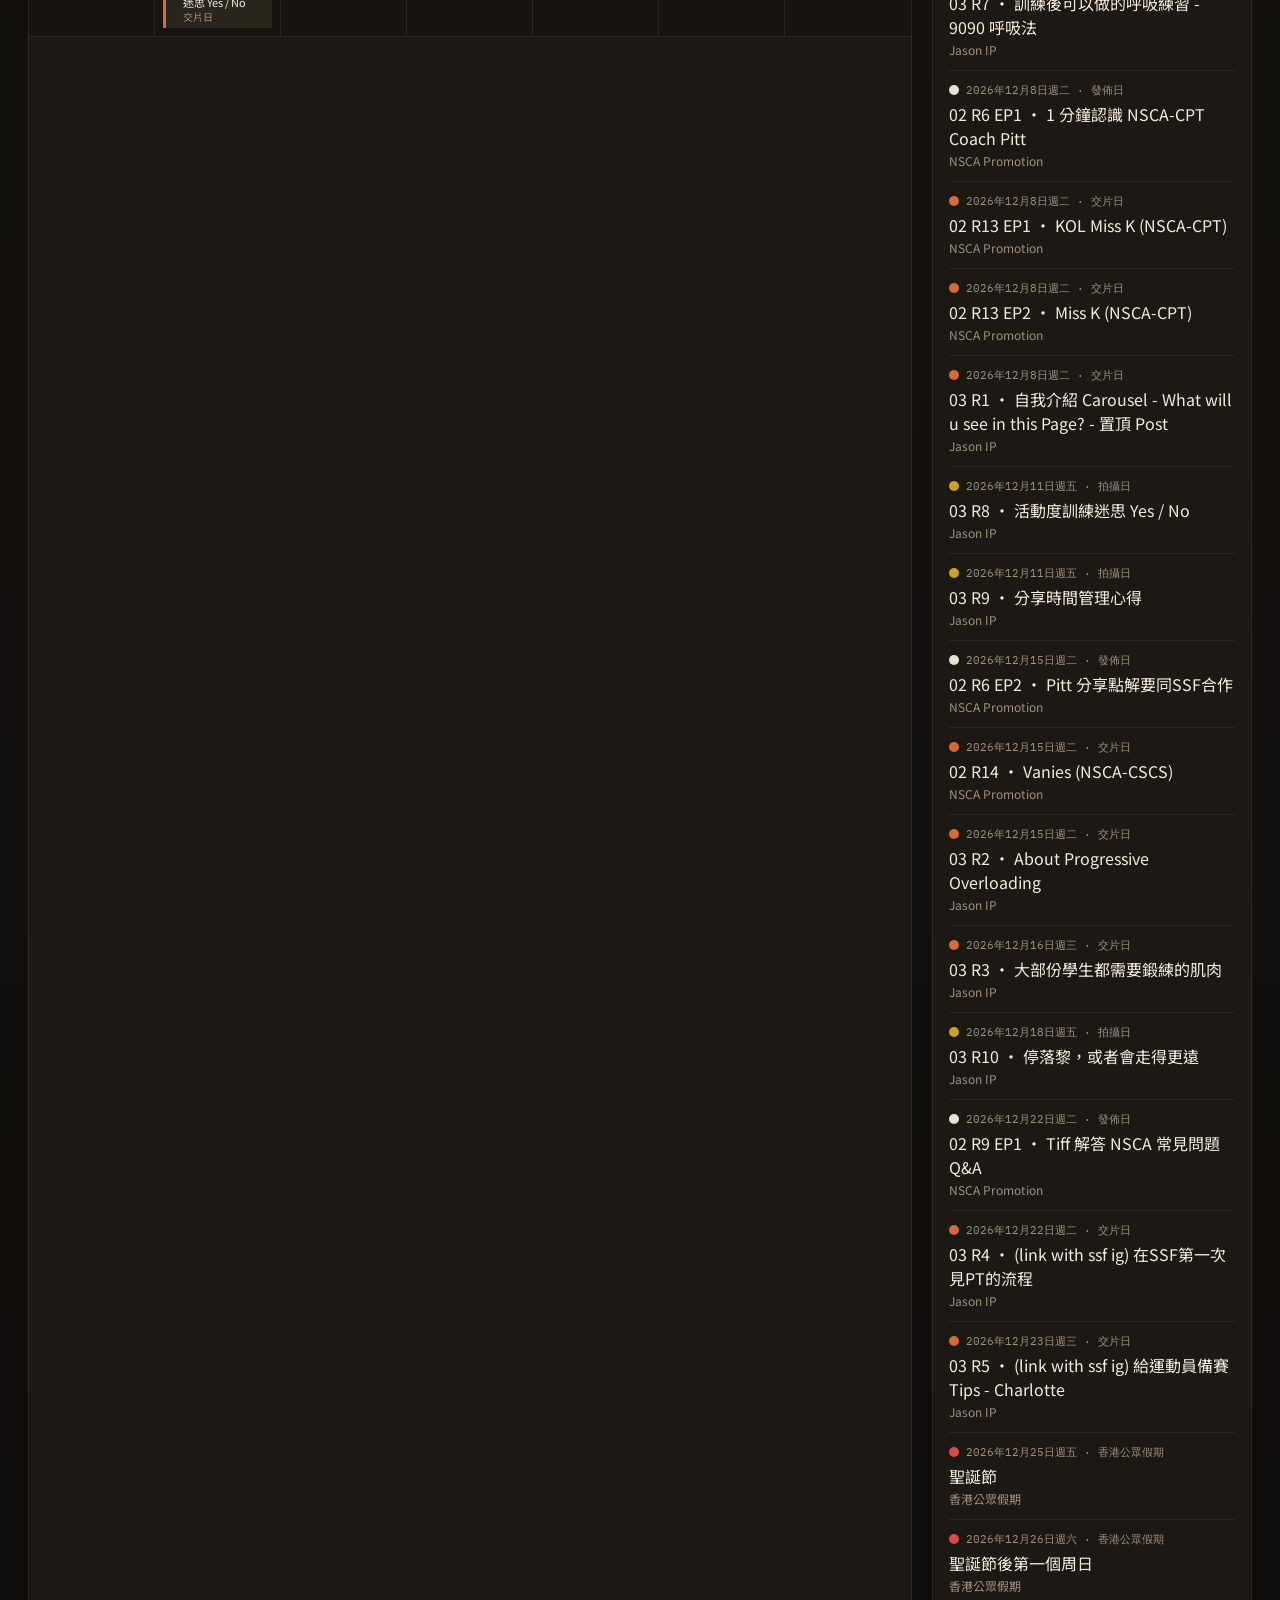
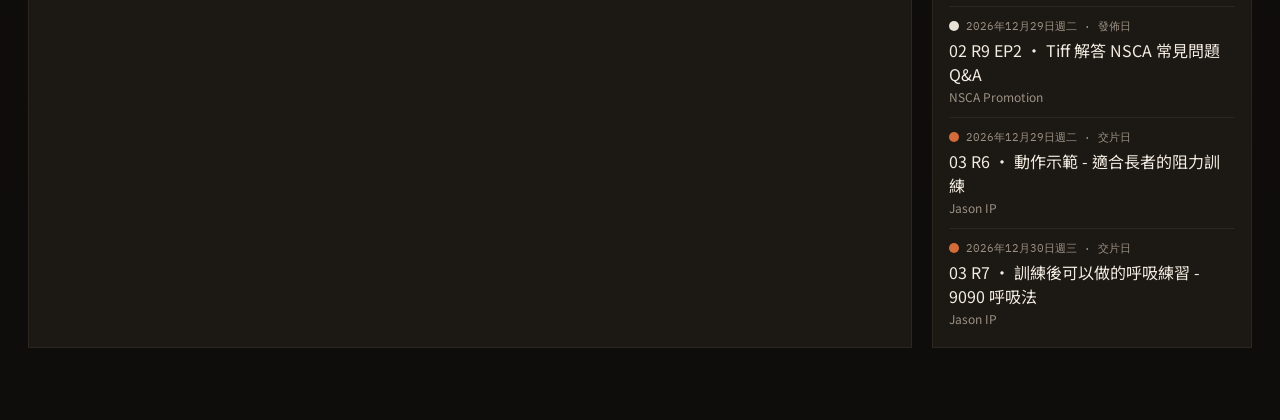
==== commit a427e02d: "Reload Campaign 02 R15 dates from ClickUp. Use the new shooting, submission, and publish days now in" ====
--- a/index.html
+++ b/index.html
@@ -15,7 +15,7 @@
       href="https://fonts.googleapis.com/css2?family=IBM+Plex+Mono:wght@400;500&family=Noto+Sans+TC:wght@400;500;700&family=Newsreader:opsz,wght@16..72,500;16..72,600&display=swap"
       rel="stylesheet"
     />
-    <link rel="stylesheet" href="styles.css?v=c0102-34" />
+    <link rel="stylesheet" href="styles.css?v=c0102-35" />
   </head>
   <body>
     <div class="app">
@@ -160,8 +160,8 @@
     </aside>
 
     <script>
-      document.write('<script src="data.js?v=c0102-34&t=' + Date.now() + '"><\/script>');
+      document.write('<script src="data.js?v=c0102-35&t=' + Date.now() + '"><\/script>');
     </script>
-    <script src="app.js?v=c0102-34"></script>
+    <script src="app.js?v=c0102-35"></script>
   </body>
 </html>
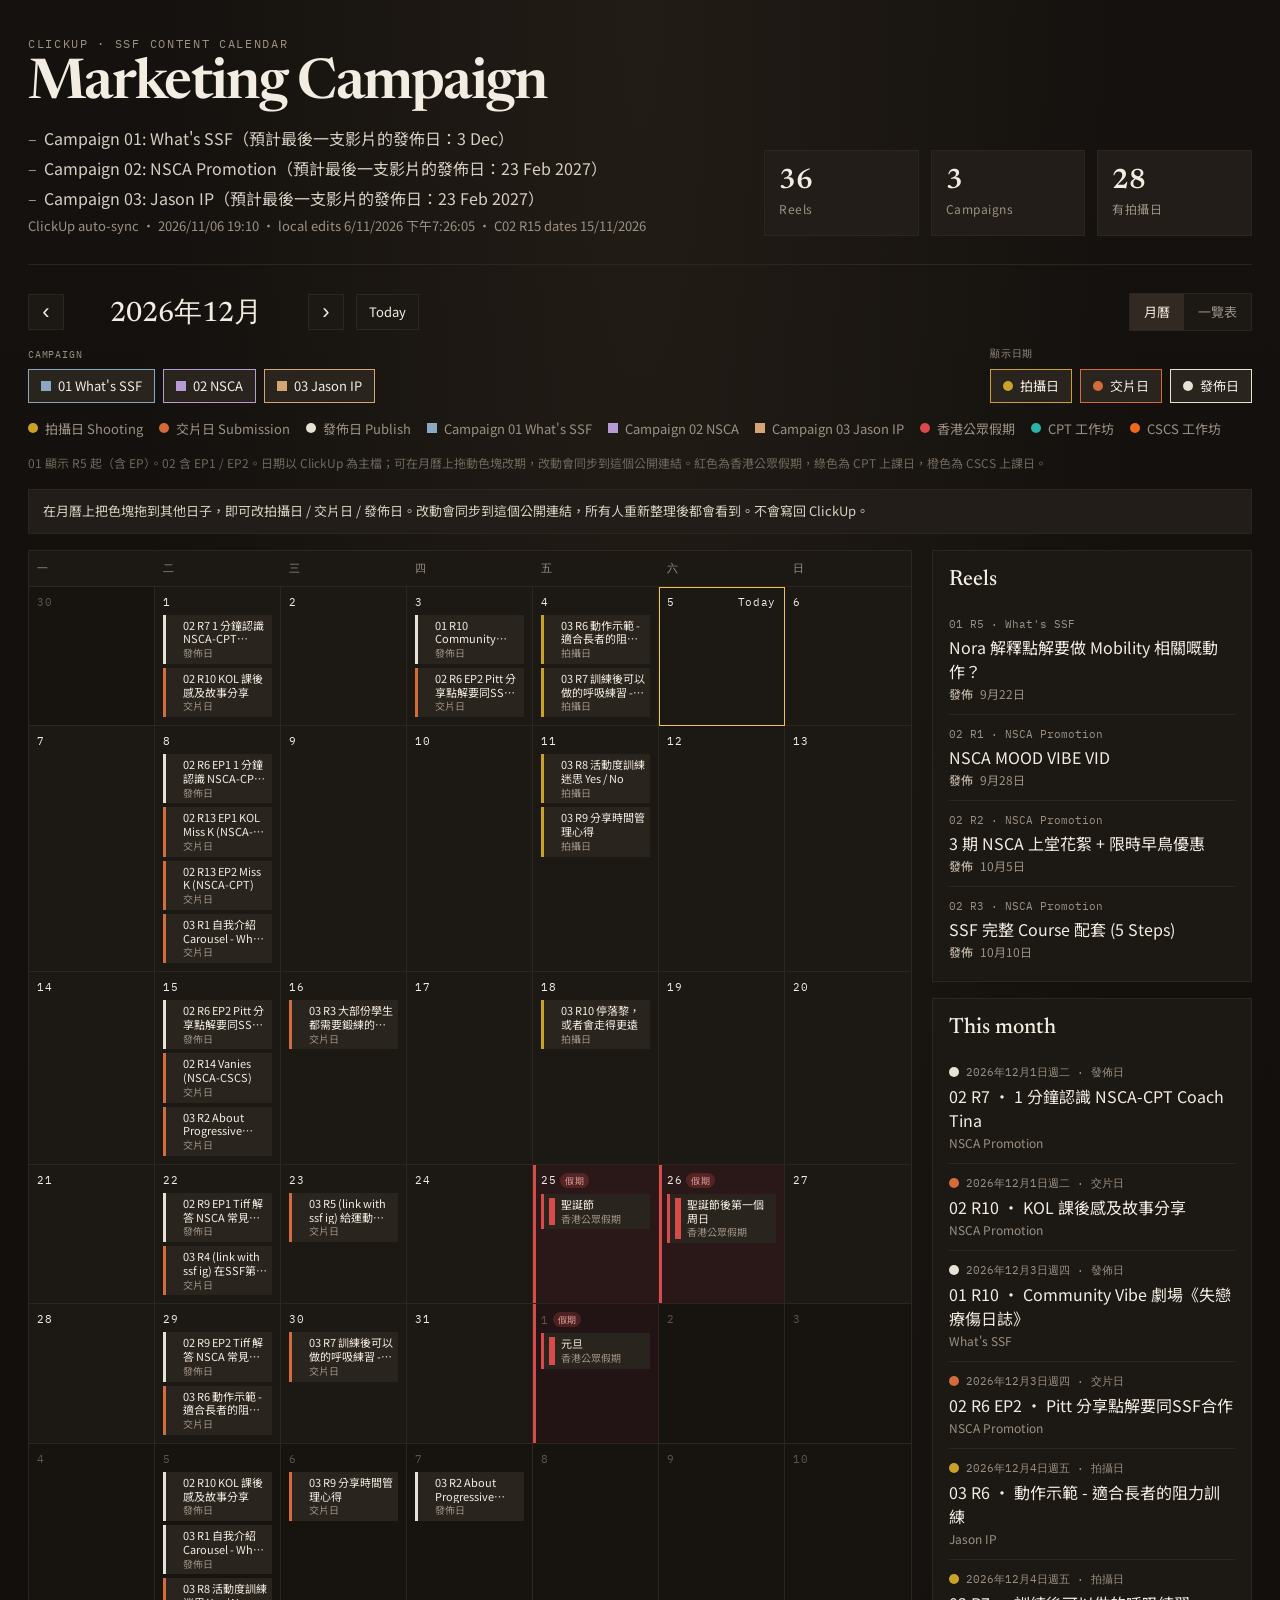
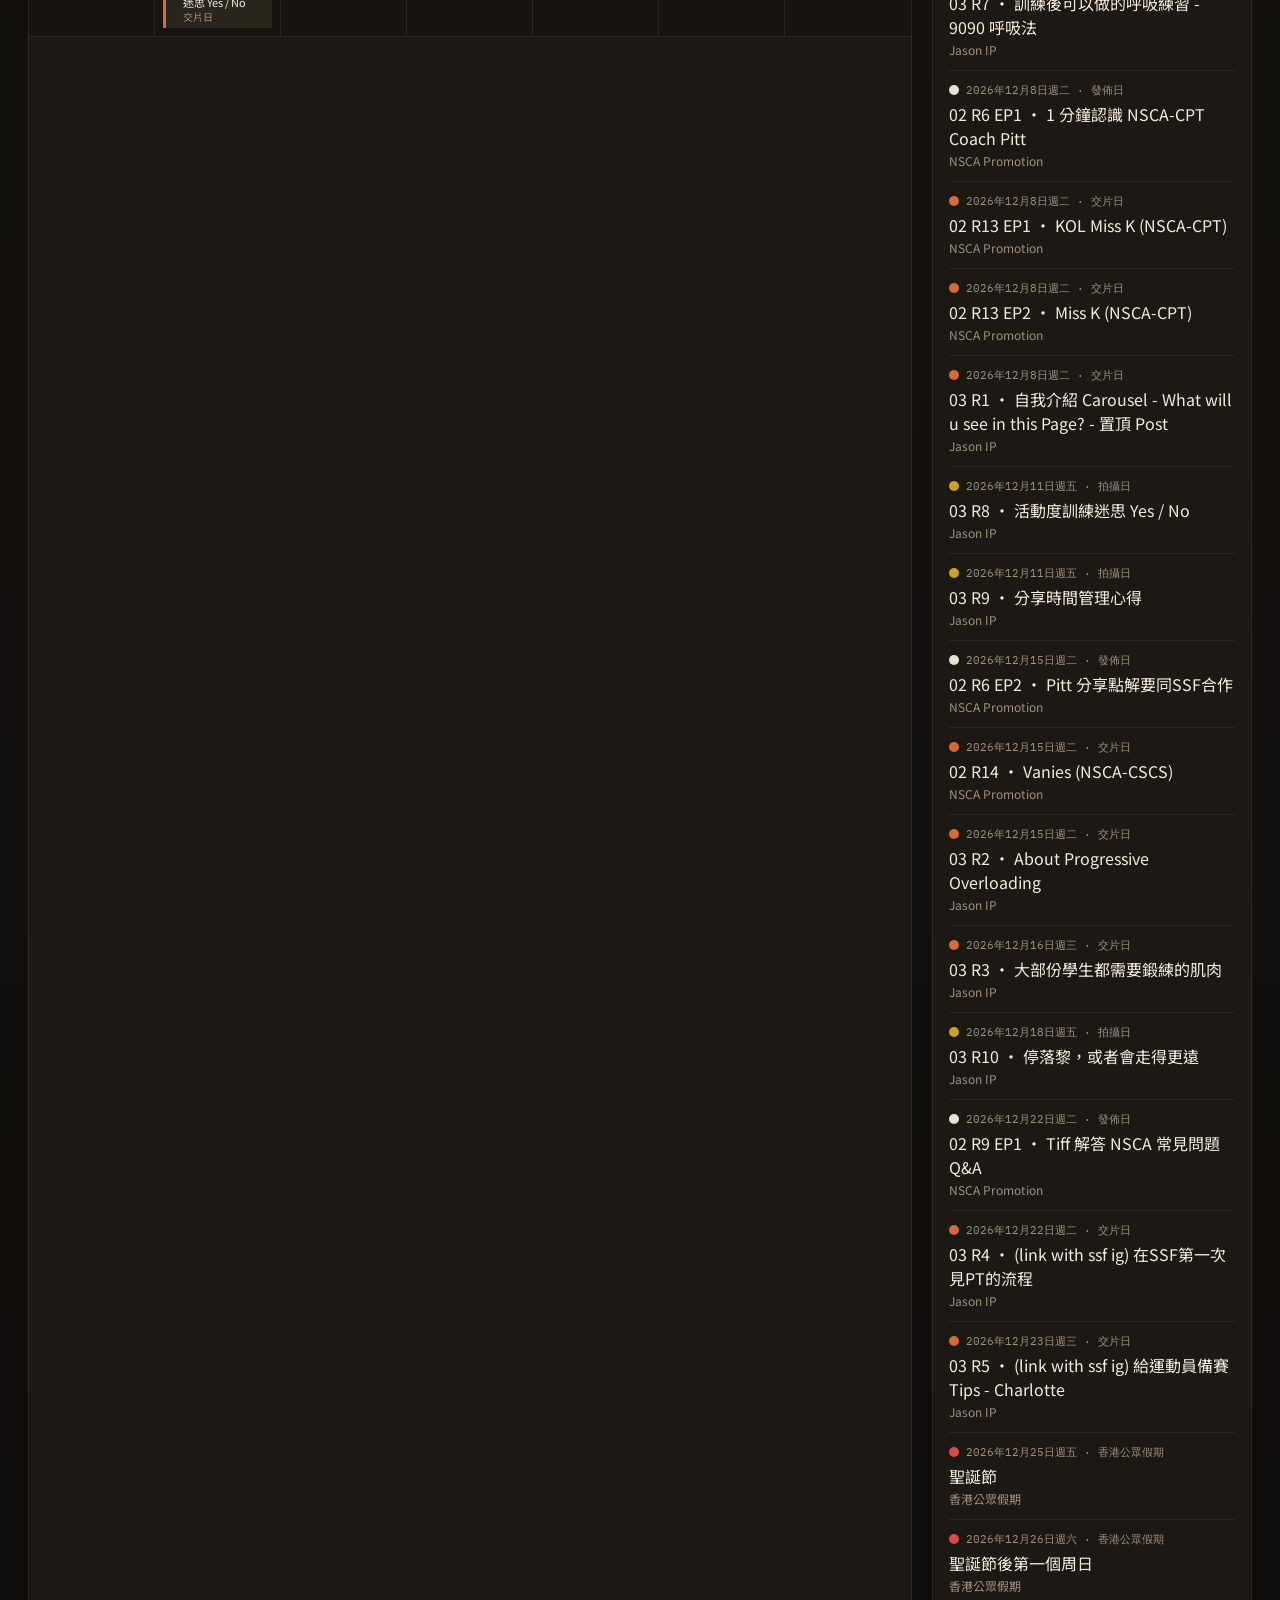
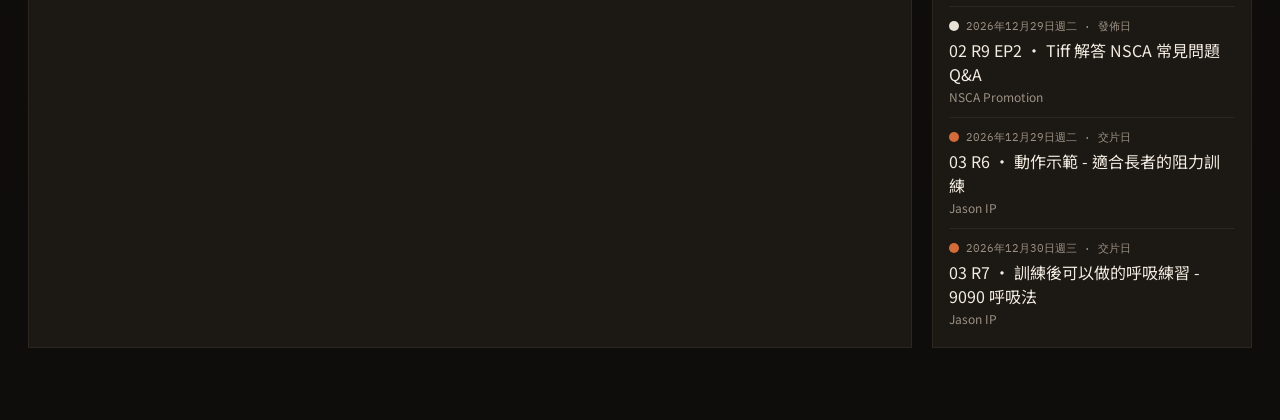
==== commit c65d6188: "Share drag-and-drop date edits on the public calendar link. Co-authored-by: Cursor <cursoragent@curs" ====
--- a/index.html
+++ b/index.html
@@ -15,7 +15,17 @@
       href="https://fonts.googleapis.com/css2?family=IBM+Plex+Mono:wght@400;500&family=Noto+Sans+TC:wght@400;500;700&family=Newsreader:opsz,wght@16..72,500;16..72,600&display=swap"
       rel="stylesheet"
     />
-    <link rel="stylesheet" href="styles.css?v=c0102-35" />
+    <script>
+      window.CALENDAR_V = new URLSearchParams(location.search).get("v") || "c0102-36";
+      window.CALENDAR_BUST = Date.now();
+      document.write(
+        '<link rel="stylesheet" href="styles.css?v=' +
+          window.CALENDAR_V +
+          "&t=" +
+          window.CALENDAR_BUST +
+          '" />'
+      );
+    </script>
   </head>
   <body>
     <div class="app">
@@ -99,11 +109,11 @@
         <span class="legend-item"><i class="dot holiday"></i>香港公眾假期</span>
         <span class="legend-item"><i class="dot cpt"></i>CPT 工作坊</span>
         <span class="legend-item"><i class="dot cscs"></i>CSCS 工作坊</span>
-        <span class="legend-note">01 顯示 R5 起（含 EP）。02 含 EP1 / EP2。日期以 ClickUp 為主檔；可在月曆上拖動色塊改期。紅色為香港公眾假期，綠色為 CPT 上課日，橙色為 CSCS 上課日。</span>
+        <span class="legend-note">01 顯示 R5 起（含 EP）。02 含 EP1 / EP2。日期以 ClickUp 為主檔；可在月曆上拖動色塊改期，改動會同步到這個公開連結。紅色為香港公眾假期，綠色為 CPT 上課日，橙色為 CSCS 上課日。</span>
       </div>
 
       <div class="edit-bar" id="edit-bar">
-        <p class="edit-copy" id="edit-copy">在月曆上把色塊拖到其他日子，即可改拍攝日 / 交片日 / 發佈日。改動只存在這個瀏覽器，不會寫回 ClickUp。</p>
+        <p class="edit-copy" id="edit-copy">在月曆上把色塊拖到其他日子，即可改拍攝日 / 交片日 / 發佈日。改動會同步到這個公開連結，所有人重新整理後都會看到。不會寫回 ClickUp。</p>
         <div class="edit-actions">
           <button type="button" class="today-btn" id="undo-move" hidden>復原上一步</button>
           <button type="button" class="today-btn" id="reset-dates" hidden>還原 ClickUp 日子</button>
@@ -160,8 +170,12 @@
     </aside>
 
     <script>
-      document.write('<script src="data.js?v=c0102-35&t=' + Date.now() + '"><\/script>');
+      document.write(
+        '<script src="data.js?v=' + window.CALENDAR_V + "&t=" + Date.now() + '"><\/script>'
+      );
+      document.write(
+        '<script src="app.js?v=' + window.CALENDAR_V + "&t=" + Date.now() + '"><\/script>'
+      );
     </script>
-    <script src="app.js?v=c0102-35"></script>
   </body>
 </html>
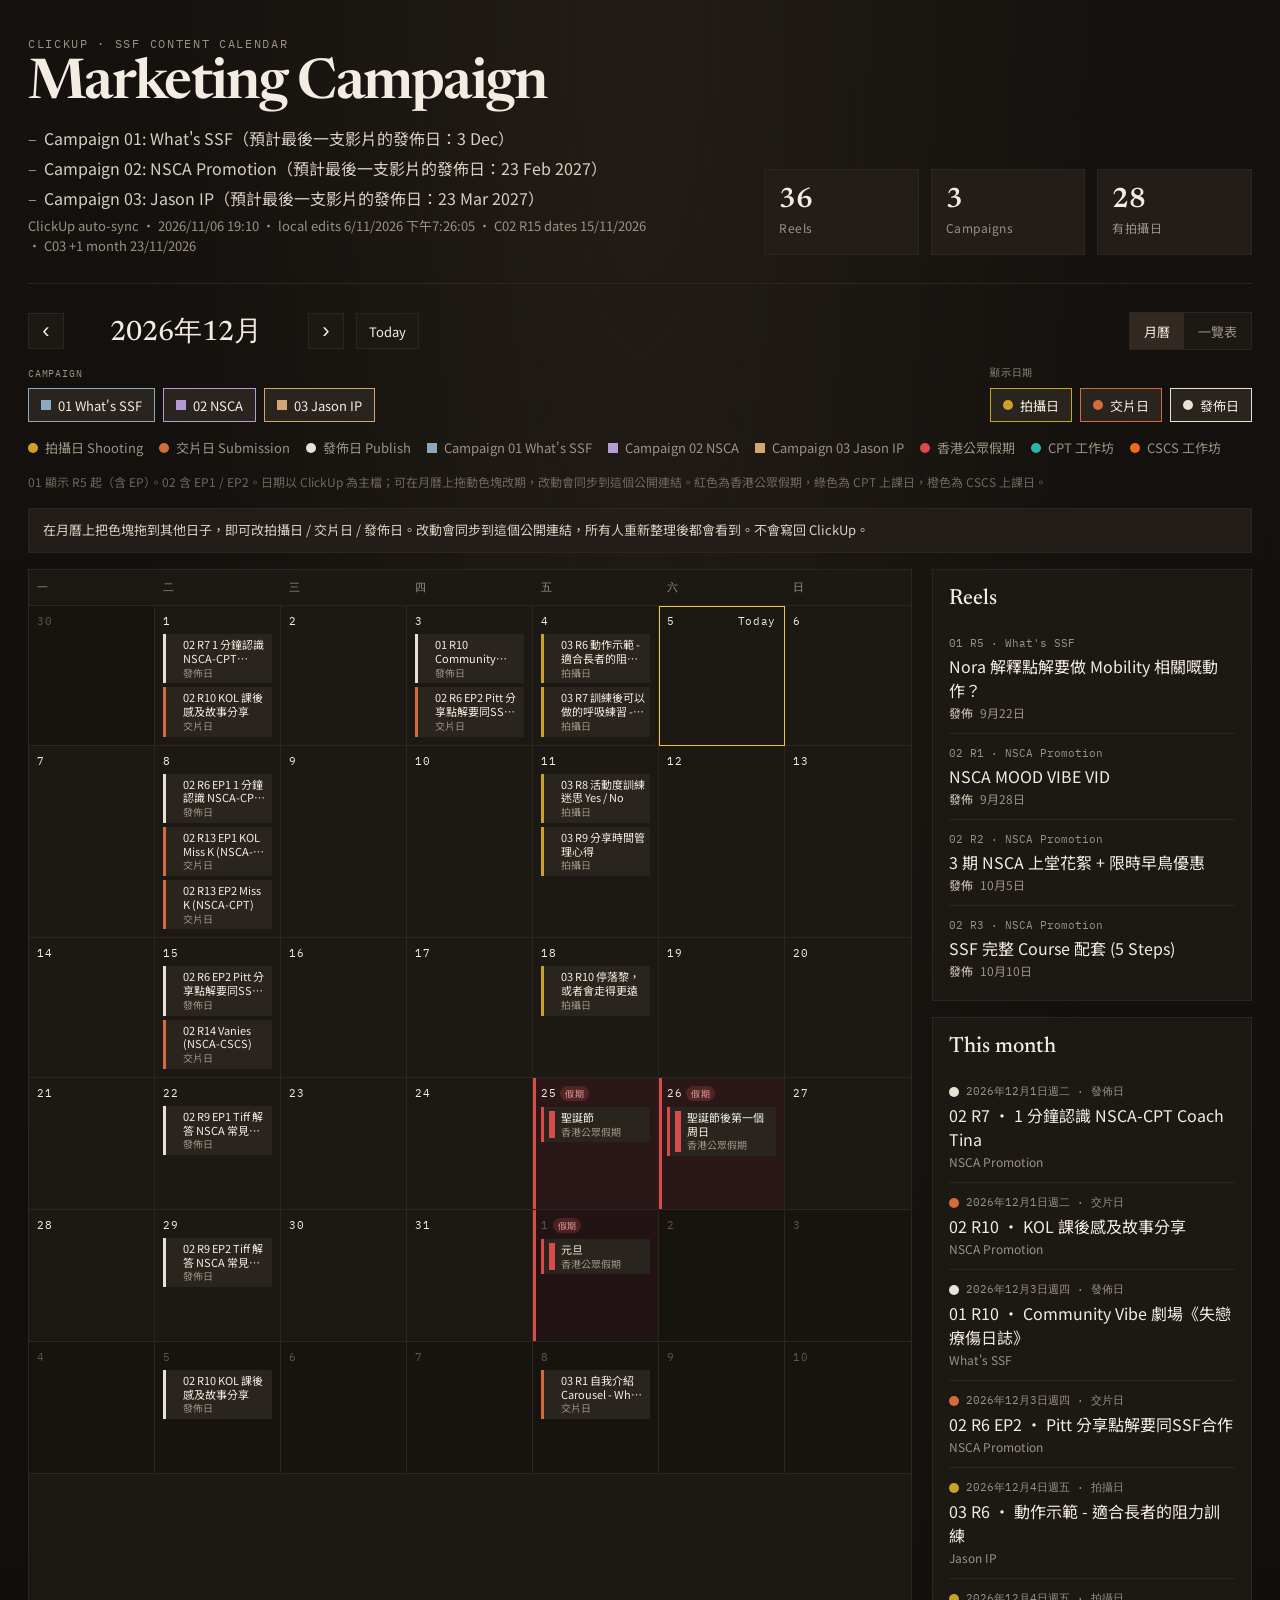
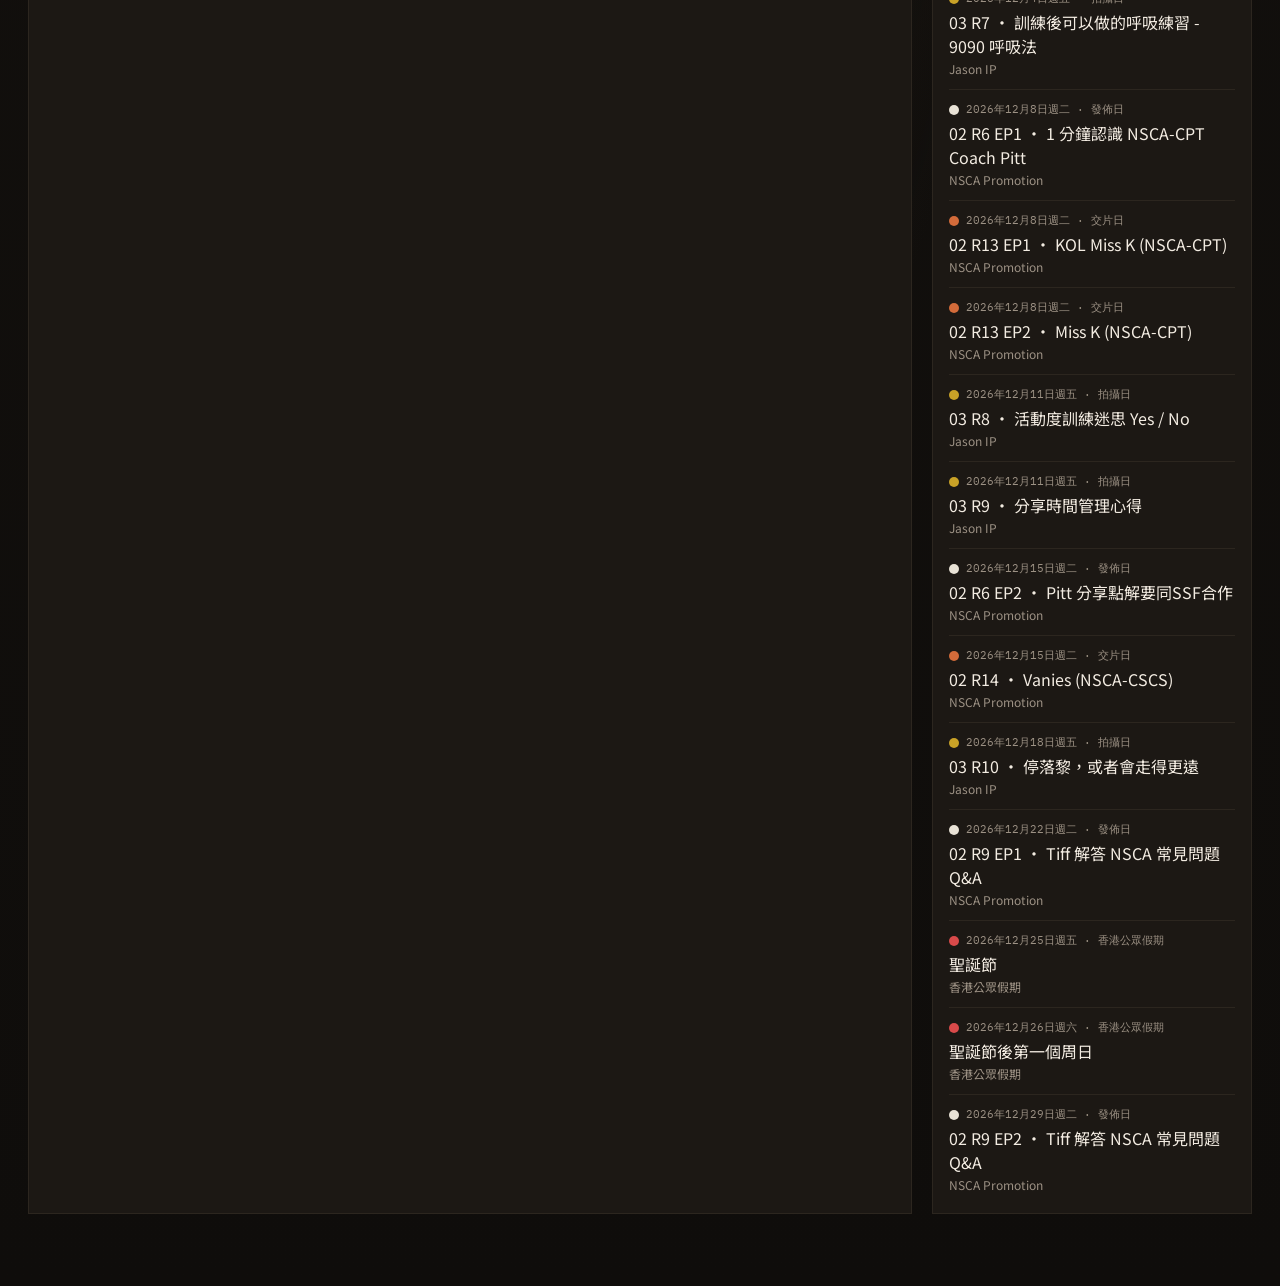
==== commit 0d1832b6: "Make the c0102 calendar the public link and delay Campaign 03 dates. Co-authored-by: Cursor <cursora" ====
--- a/index.html
+++ b/index.html
@@ -9,6 +9,7 @@
     <meta http-equiv="Pragma" content="no-cache" />
     <meta http-equiv="Expires" content="0" />
     <title>Marketing Campaign · Content Calendar</title>
+    <link rel="canonical" href="https://cindypine0808-coder.github.io/social-media-calendar/?v=c0102" />
     <link rel="preconnect" href="https://fonts.googleapis.com" />
     <link rel="preconnect" href="https://fonts.gstatic.com" crossorigin />
     <link
@@ -16,15 +17,19 @@
       rel="stylesheet"
     />
     <script>
-      window.CALENDAR_V = new URLSearchParams(location.search).get("v") || "c0102-36";
+      (function () {
+        var params = new URLSearchParams(location.search);
+        if (params.get("v") === "c0102") return;
+        params.set("v", "c0102");
+        location.replace(location.pathname + "?" + params.toString() + location.hash);
+      })();
+      window.CALENDAR_V = "c0102";
       window.CALENDAR_BUST = Date.now();
-      document.write(
-        '<link rel="stylesheet" href="styles.css?v=' +
-          window.CALENDAR_V +
-          "&t=" +
-          window.CALENDAR_BUST +
-          '" />'
-      );
+    </script>
+    <link rel="stylesheet" id="calendar-css" href="styles.css?v=c0102" />
+    <script>
+      document.getElementById("calendar-css").href =
+        "styles.css?v=" + window.CALENDAR_V + "&t=" + window.CALENDAR_BUST;
     </script>
   </head>
   <body>
@@ -37,7 +42,7 @@
             <ul class="campaign-summary">
               <li>Campaign 01: What's SSF（預計最後一支影片的發佈日：3 Dec）</li>
               <li>Campaign 02: NSCA Promotion（預計最後一支影片的發佈日：23 Feb 2027）</li>
-              <li>Campaign 03: Jason IP（預計最後一支影片的發佈日：23 Feb 2027）</li>
+              <li>Campaign 03: Jason IP（預計最後一支影片的發佈日：23 Mar 2027）</li>
             </ul>
             <span class="muted" id="sync-status">Source: ClickUp public tasks</span>
           </div>
@@ -170,12 +175,27 @@
     </aside>
 
     <script>
-      document.write(
-        '<script src="data.js?v=' + window.CALENDAR_V + "&t=" + Date.now() + '"><\/script>'
-      );
-      document.write(
-        '<script src="app.js?v=' + window.CALENDAR_V + "&t=" + Date.now() + '"><\/script>'
-      );
+      (function () {
+        var v = window.CALENDAR_V || "c0102";
+        var t = Date.now();
+        function loadScript(src) {
+          return new Promise(function (resolve, reject) {
+            var script = document.createElement("script");
+            script.src = src;
+            script.onload = resolve;
+            script.onerror = reject;
+            document.body.appendChild(script);
+          });
+        }
+        loadScript("share.js?v=" + v + "&t=" + t)
+          .catch(function () {})
+          .then(function () {
+            return loadScript("data.js?v=" + v + "&t=" + t);
+          })
+          .then(function () {
+            return loadScript("app.js?v=" + v + "&t=" + t);
+          });
+      })();
     </script>
   </body>
 </html>
--- a/styles.css
+++ b/styles.css
@@ -668,6 +668,7 @@
   cursor: grab;
   touch-action: none;
   user-select: none;
+  -webkit-user-drag: element;
   color: var(--ink);
   font: inherit;
   font-size: 11px;
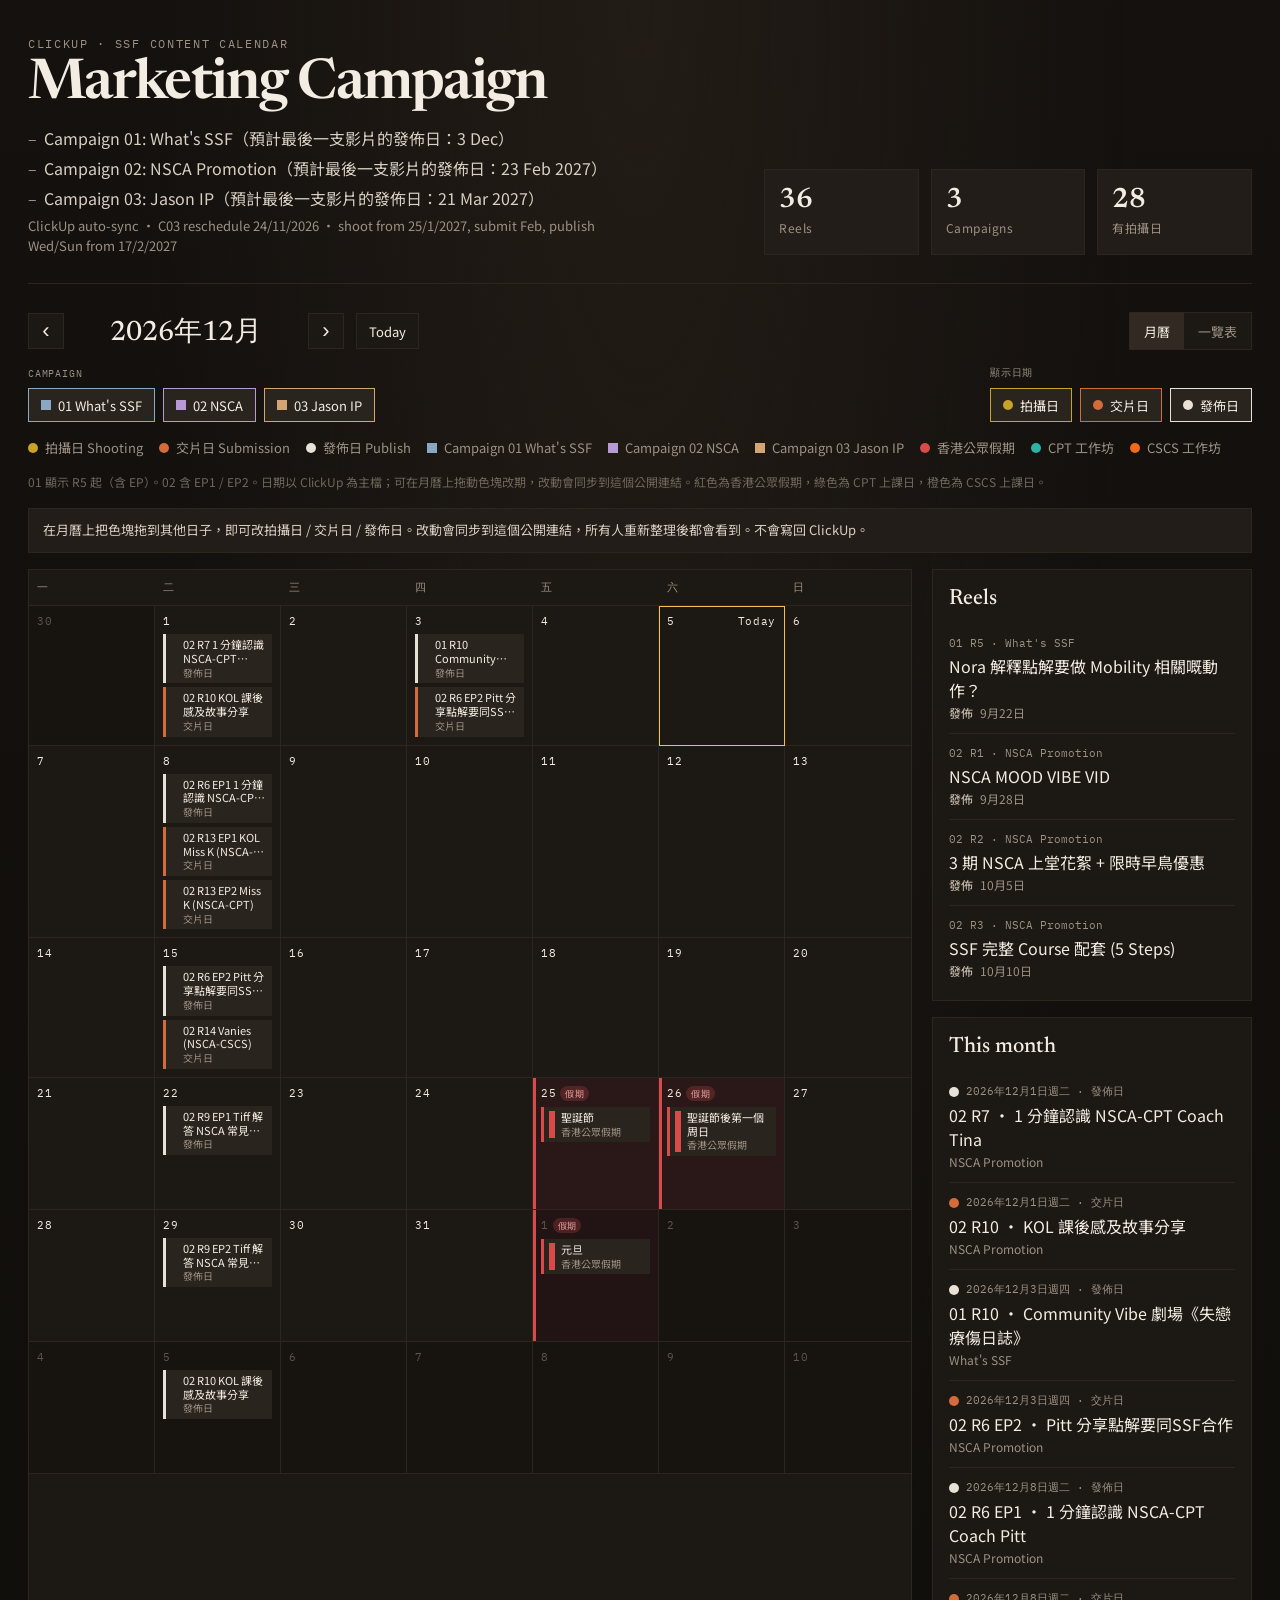
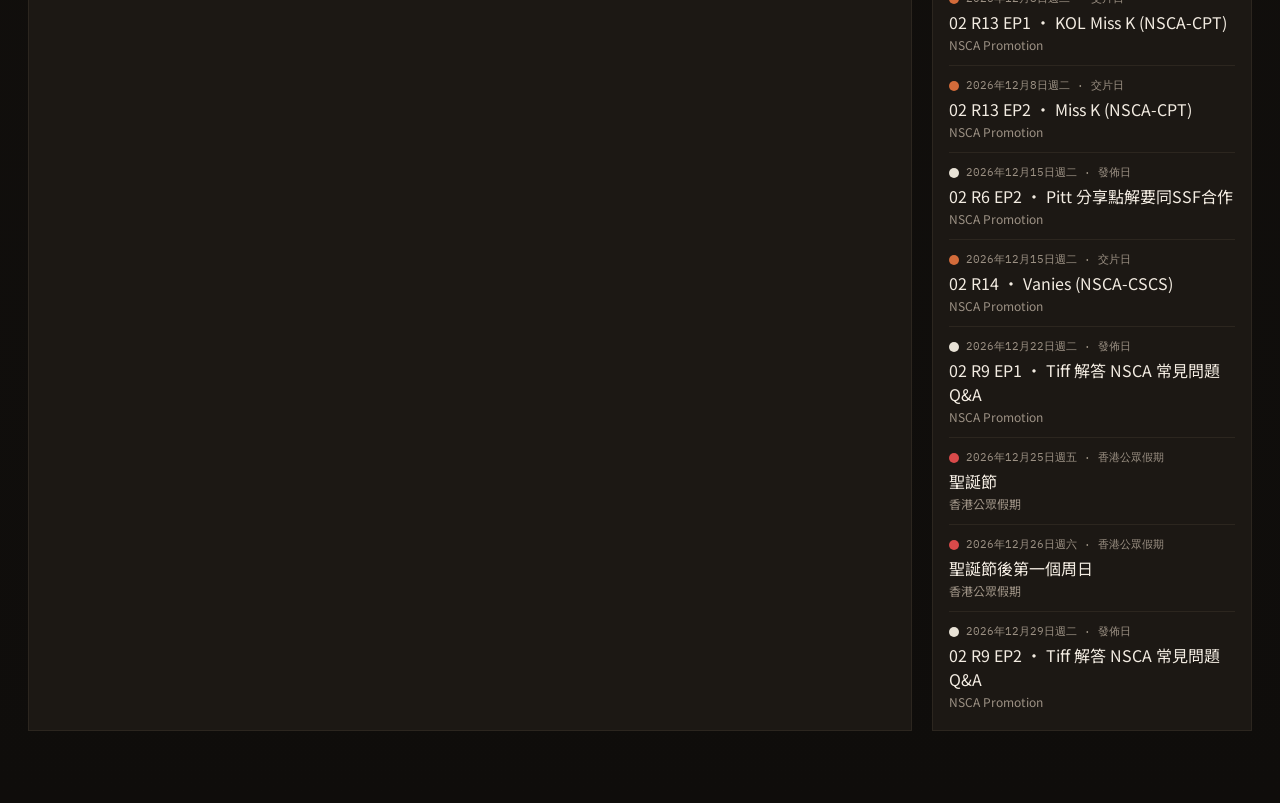
==== commit 303ac85a: "Reschedule Campaign 03 shooting, submission, and publish dates. Jason IP now starts shooting on 25 J" ====
--- a/index.html
+++ b/index.html
@@ -42,7 +42,7 @@
             <ul class="campaign-summary">
               <li>Campaign 01: What's SSF（預計最後一支影片的發佈日：3 Dec）</li>
               <li>Campaign 02: NSCA Promotion（預計最後一支影片的發佈日：23 Feb 2027）</li>
-              <li>Campaign 03: Jason IP（預計最後一支影片的發佈日：23 Mar 2027）</li>
+              <li>Campaign 03: Jason IP（預計最後一支影片的發佈日：21 Mar 2027）</li>
             </ul>
             <span class="muted" id="sync-status">Source: ClickUp public tasks</span>
           </div>
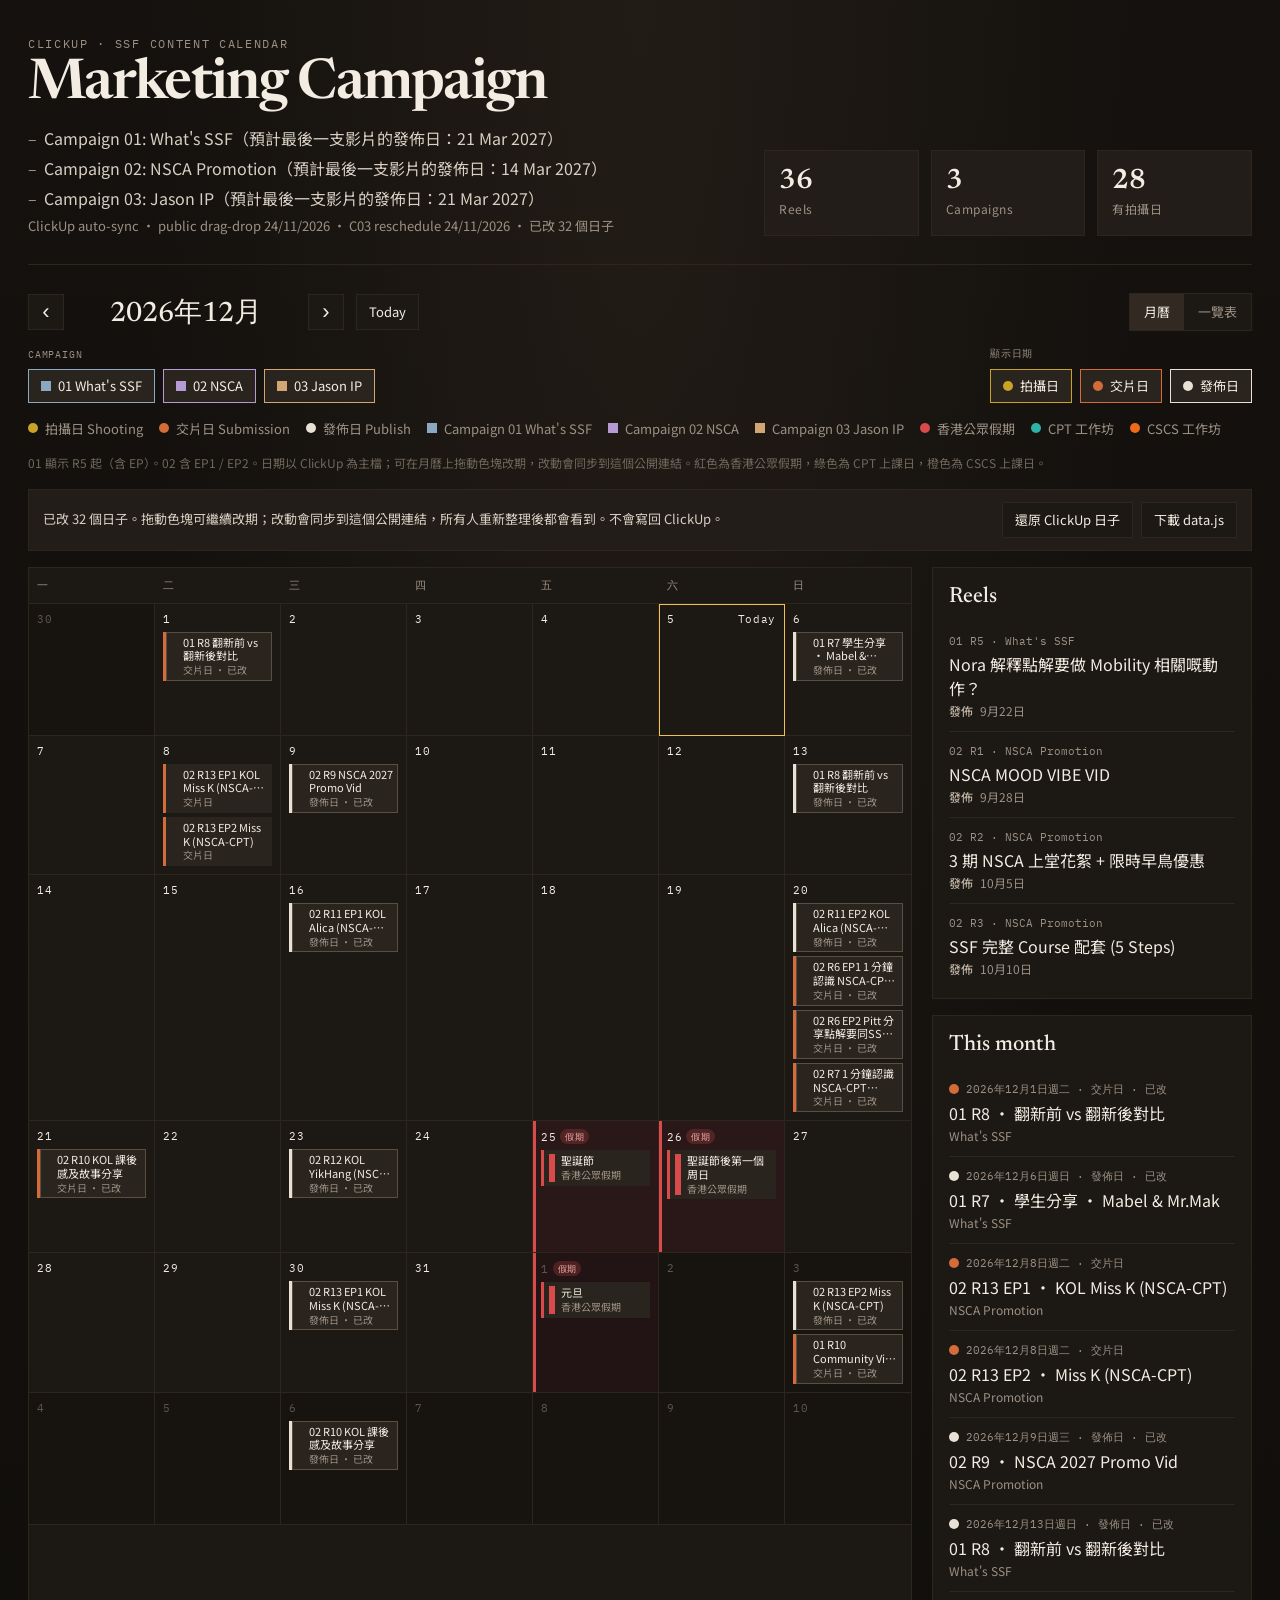
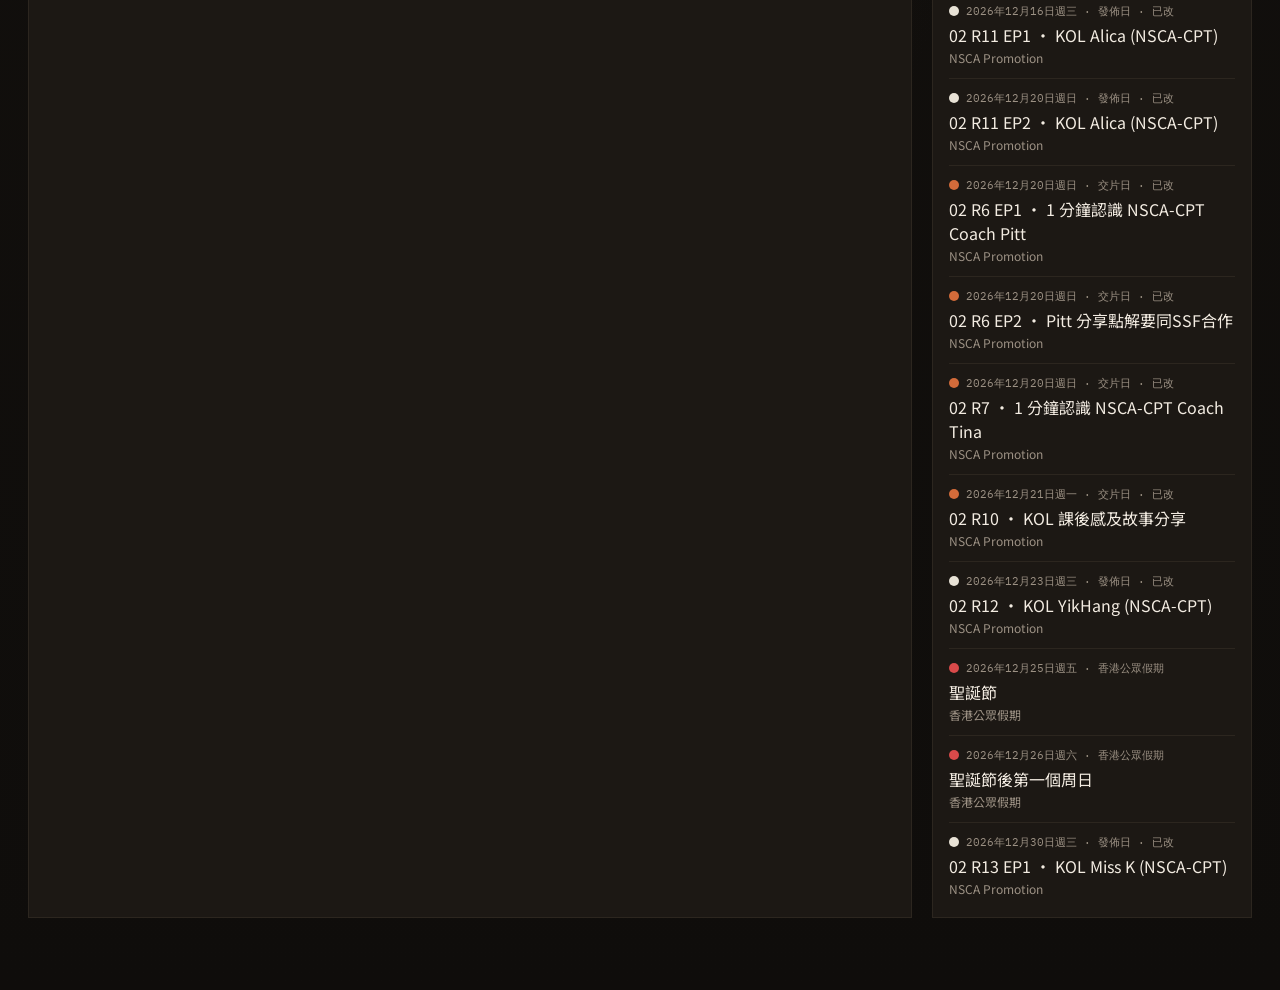
==== commit e453273b: "Publish drag-and-drop calendar dates to the public c0102 link. Campaign 01 and 02 submission and pub" ====
--- a/index.html
+++ b/index.html
@@ -40,8 +40,8 @@
           <h1>Marketing Campaign</h1>
           <div class="lede">
             <ul class="campaign-summary">
-              <li>Campaign 01: What's SSF（預計最後一支影片的發佈日：3 Dec）</li>
-              <li>Campaign 02: NSCA Promotion（預計最後一支影片的發佈日：23 Feb 2027）</li>
+              <li>Campaign 01: What's SSF（預計最後一支影片的發佈日：21 Mar 2027）</li>
+              <li>Campaign 02: NSCA Promotion（預計最後一支影片的發佈日：14 Mar 2027）</li>
               <li>Campaign 03: Jason IP（預計最後一支影片的發佈日：21 Mar 2027）</li>
             </ul>
             <span class="muted" id="sync-status">Source: ClickUp public tasks</span>
